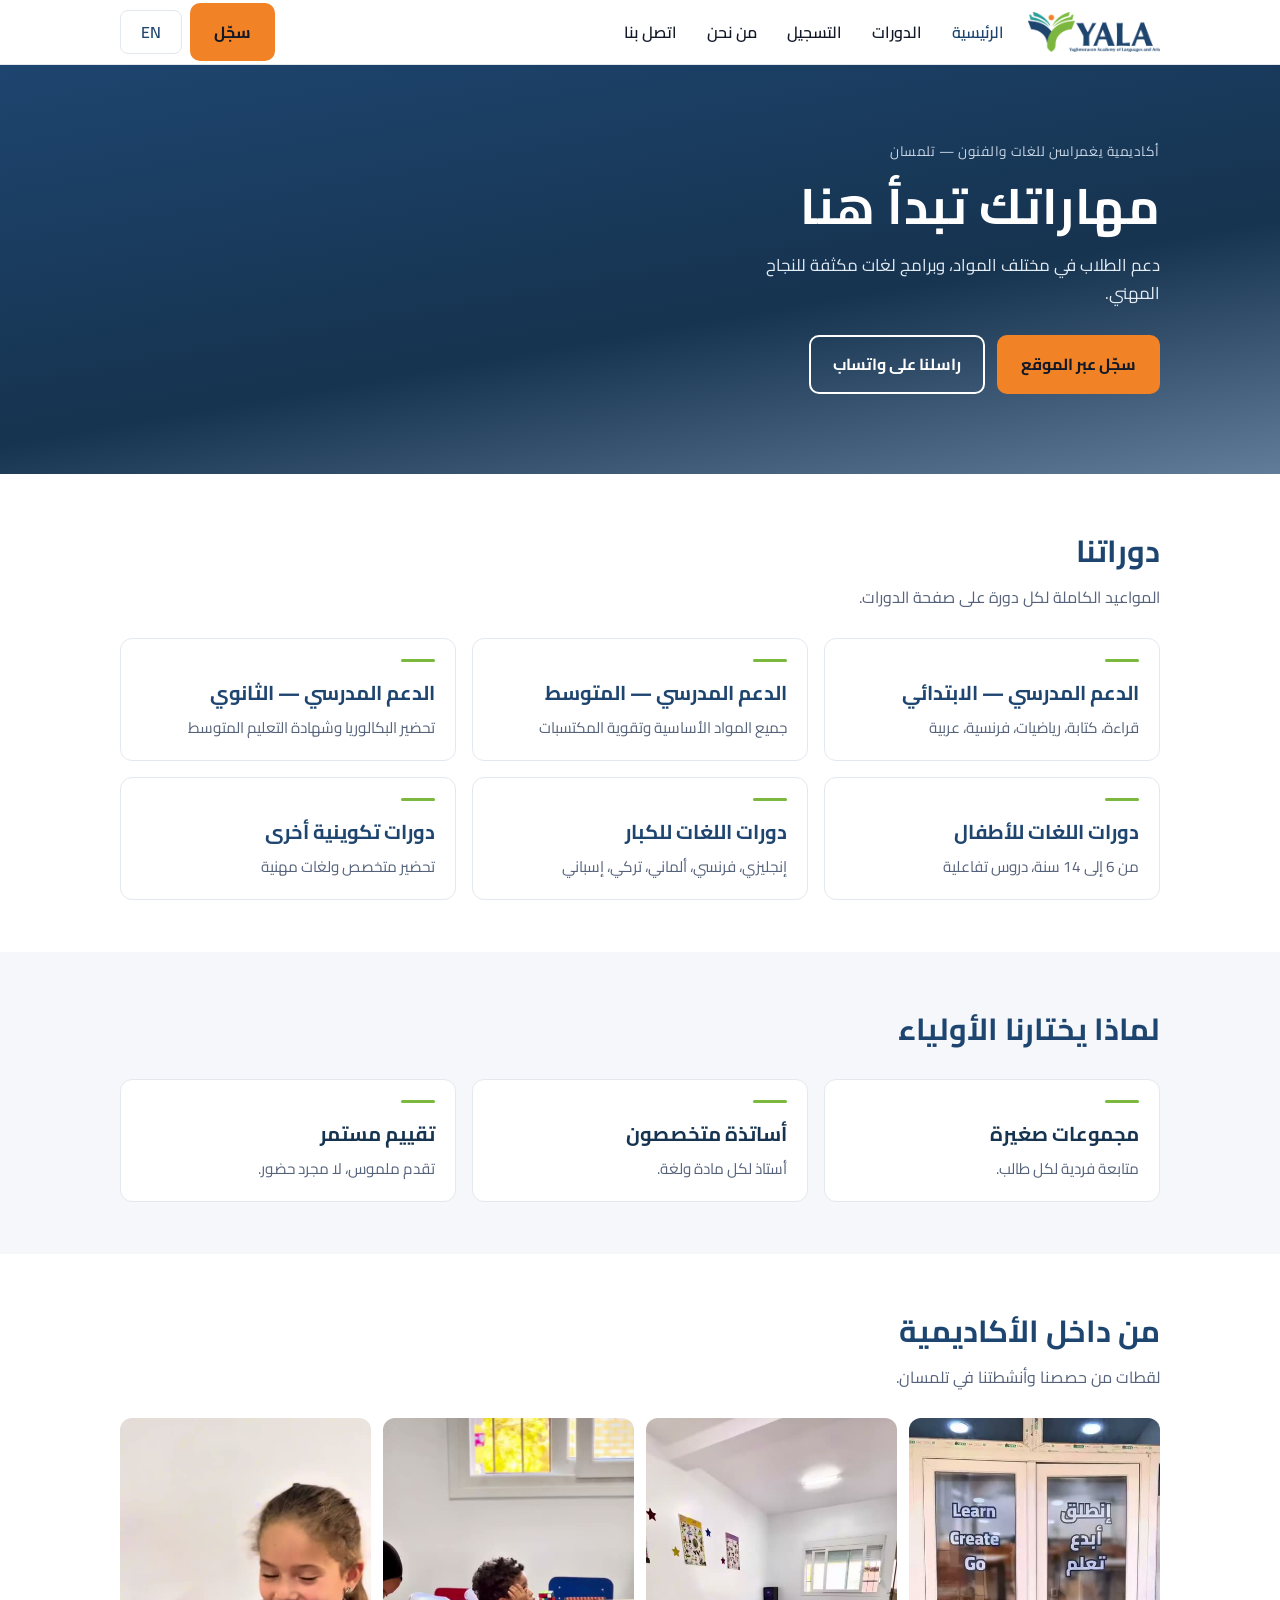
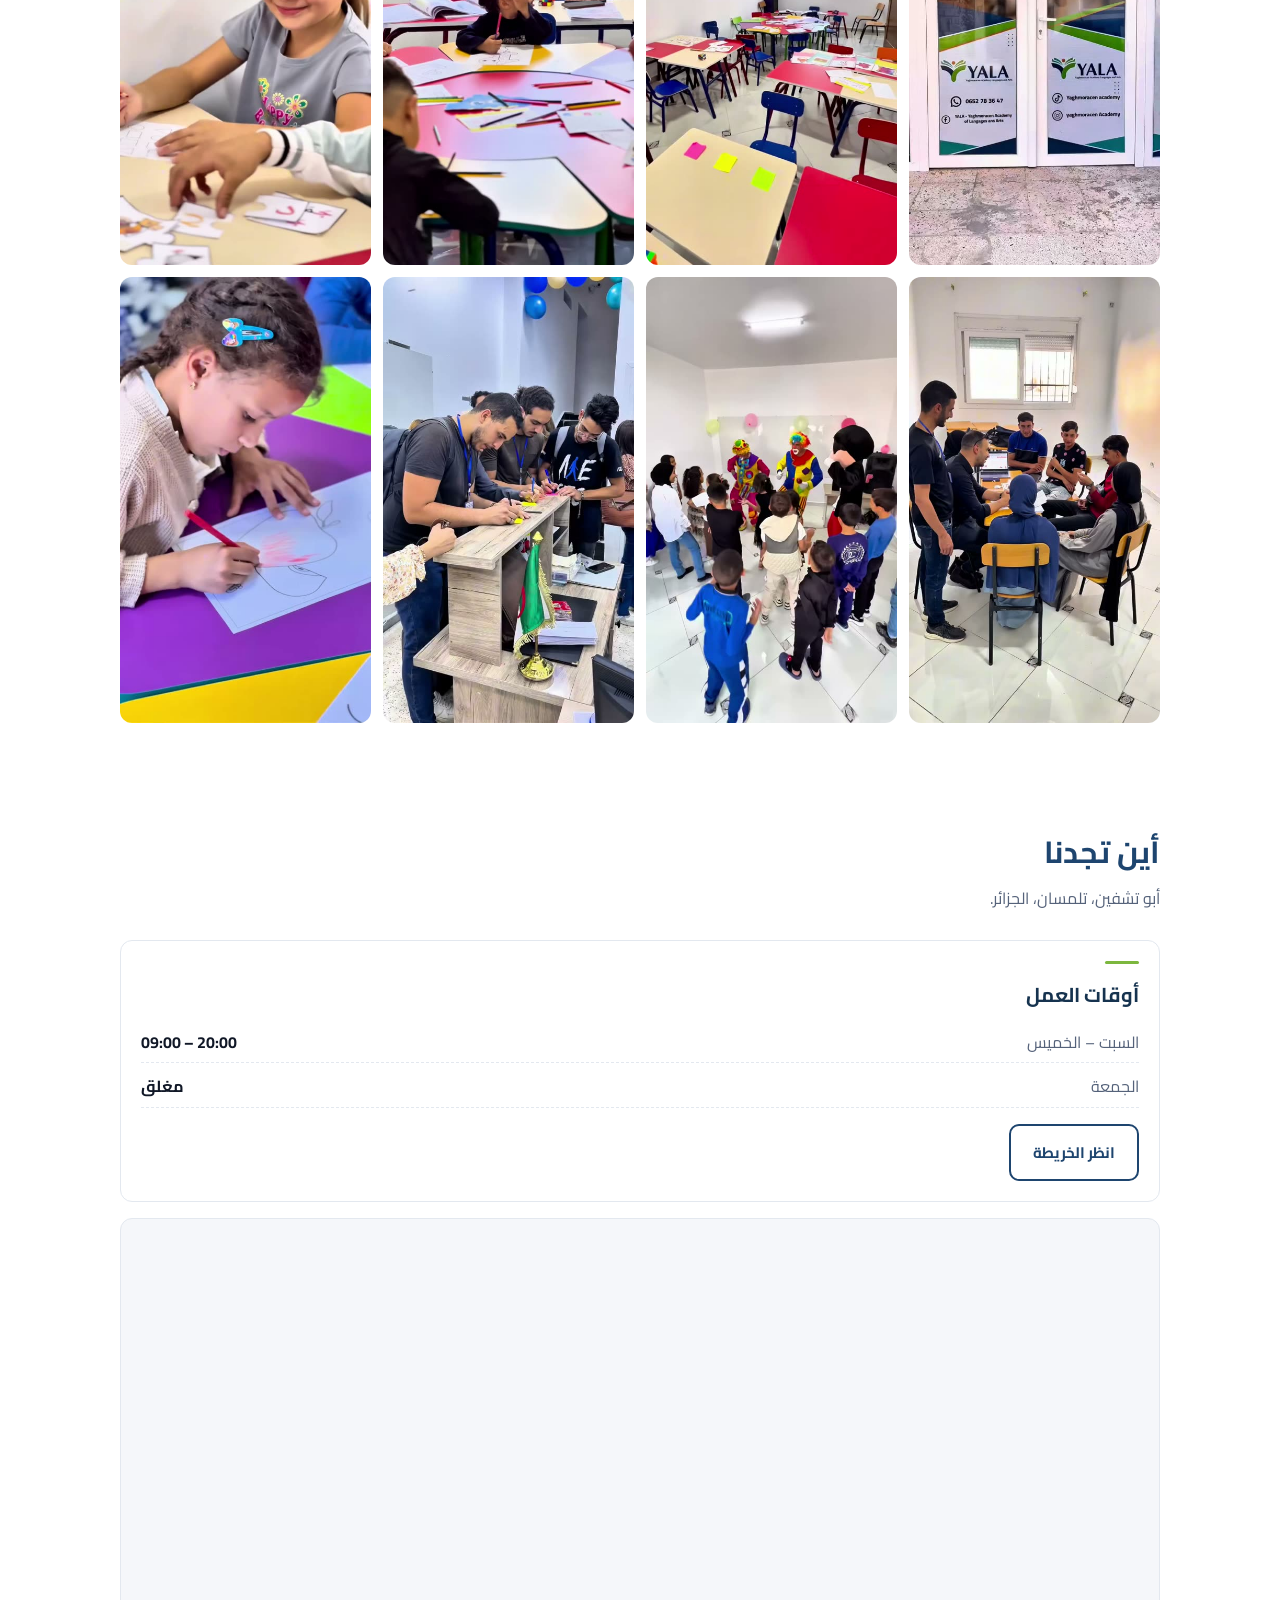
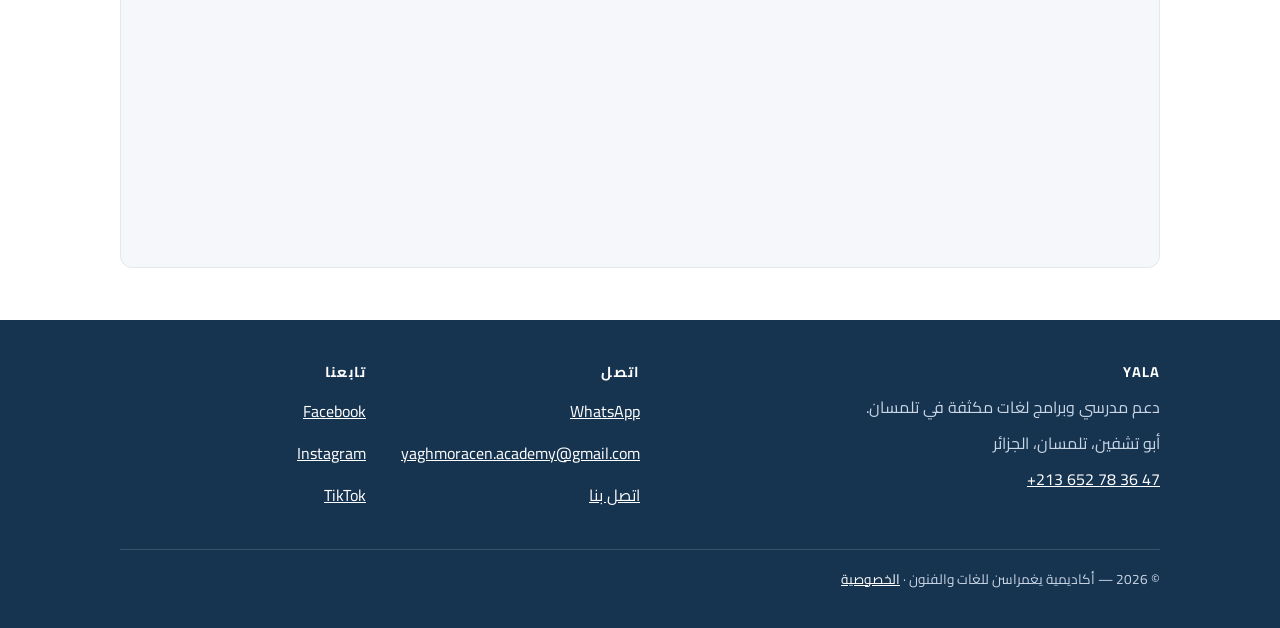
==== index.html @ 9968a9a7 "Homepage gallery: add eighth reel photo" ====
<!doctype html>
<html lang="ar" dir="rtl" data-title="home.title">
<head>
<meta charset="utf-8">
<meta name="viewport" content="width=device-width, initial-scale=1">
<title>YALA — أكاديمية يغمراسن للغات والفنون، تلمسان</title>
<meta name="description" content="دعم مدرسي في مختلف المواد وبرامج لغات مكثفة في تلمسان. أكاديمية يغمراسن للغات والفنون — مهاراتك تبدأ هنا.">
<meta property="og:title" content="YALA — Yaghmoracen Academy of Languages and Arts, Tlemcen">
<meta property="og:description" content="Academic support and intensive language programs in Tlemcen, Algeria.">
<meta property="og:type" content="website">
<meta property="og:url" content="https://yala-website.toufik-siife.workers.dev/">
<meta property="og:image" content="https://yala-website.toufik-siife.workers.dev/assets/img/og-image.png">
<meta name="twitter:card" content="summary_large_image">
<link rel="canonical" href="https://yala-website.toufik-siife.workers.dev/">
<link rel="alternate" hreflang="ar" href="https://yala-website.toufik-siife.workers.dev/">
<link rel="alternate" hreflang="en" href="https://yala-website.toufik-siife.workers.dev/?lang=en">
<link rel="alternate" hreflang="x-default" href="https://yala-website.toufik-siife.workers.dev/">
<meta name="theme-color" content="#1E456F">
<link rel="icon" href="assets/img/favicon.png">
<link rel="stylesheet" href="assets/css/style.css">
<link rel="preload" href="assets/fonts/cairo-arabic.woff2" as="font" type="font/woff2" crossorigin>
<link rel="stylesheet" href="assets/css/fonts.css">
<script type="application/ld+json">
{
  "@context": "https://schema.org",
  "@type": "LanguageSchool",
  "name": "YALA — Yaghmoracen Academy of Languages and Arts",
  "alternateName": "أكاديمية يغمراسن للغات والفنون",
  "description": "Academic support and intensive language programs in Tlemcen, Algeria.",
  "telephone": "+213652783647",
  "email": "yaghmoracen.academy@gmail.com",
  "openingHoursSpecification": {
    "@type": "OpeningHoursSpecification",
    "dayOfWeek": ["Sunday", "Monday", "Tuesday", "Wednesday", "Thursday", "Saturday"],
    "opens": "09:00",
    "closes": "20:00"
  },
  "address": {
    "@type": "PostalAddress",
    "streetAddress": "Abou Tachefine",
    "addressLocality": "Tlemcen",
    "addressCountry": "DZ"
  },
  "geo": { "@type": "GeoCoordinates", "latitude": 34.910965, "longitude": -1.318242 },
  "sameAs": [
    "https://www.facebook.com/profile.php?id=61581667646245",
    "https://www.instagram.com/yaghmoracen.academy/",
    "https://www.tiktok.com/@yaghmoracen.acade"
  ]
}
</script>
</head>
<body>
<a class="skip" href="#main">تخطَّ إلى المحتوى</a>

<header class="site-header">
  <div class="wrap">
    <a class="brand" href="index.html">
      <img src="assets/img/logo.webp" width="600" height="183" alt="YALA — أكاديمية يغمراسن للغات والفنون">
    </a>
    <nav id="site-nav" class="nav-links" aria-label="القائمة الرئيسية">
      <a href="index.html" aria-current="page" data-i18n="nav.home">الرئيسية</a>
      <a href="courses.html" data-i18n="nav.courses">الدورات</a>
      <a href="register.html" data-i18n="nav.register">التسجيل</a>
      <a href="about.html" data-i18n="nav.about">من نحن</a>
      <a href="contact.html" data-i18n="nav.contact">اتصل بنا</a>
    </nav>
    <div class="nav-actions">
      <a class="btn btn-primary nav-cta" href="register.html" data-i18n="nav.cta">سجّل</a>
      <button class="icon-btn menu-btn" data-menu-toggle aria-expanded="false" aria-controls="site-nav" data-i18n-aria="nav.menu" aria-label="القائمة">☰</button>
      <button class="icon-btn lang-btn" data-lang-toggle data-i18n="nav.switch">EN</button>
    </div>
  </div>
</header>

<main id="main">

  <section class="hero">
    <div class="wrap">
      <p class="kicker" data-i18n="home.kicker">أكاديمية يغمراسن للغات والفنون — تلمسان</p>
      <h1 data-i18n="home.h1">مهاراتك تبدأ هنا</h1>
      <p class="lead" data-i18n="home.pitch">دعم الطلاب في مختلف المواد، وبرامج لغات مكثفة للنجاح المهني.</p>
      <div class="hero-actions">
        <a class="btn btn-primary" href="register.html" data-i18n="home.cta1">سجّل عبر الموقع</a>
        <a class="btn btn-ghost" href="https://wa.me/213652783647" rel="noopener" data-i18n="home.ctaWa">راسلنا على واتساب</a>
      </div>
    </div>
  </section>

  <section class="section">
    <div class="wrap">
      <h2 data-i18n="home.catsTitle">دوراتنا</h2>
      <p class="section-note" data-i18n="home.catsNote">المواعيد الكاملة لكل دورة على صفحة الدورات.</p>
      <div class="grid cols-3">
        <a class="card" href="courses.html">
          <h3 data-i18n="cat1">الدعم المدرسي — الابتدائي</h3>
          <p data-i18n="cat1d">قراءة، كتابة، رياضيات، فرنسية، عربية</p>
        </a>
        <a class="card" href="courses.html">
          <h3 data-i18n="cat2">الدعم المدرسي — المتوسط</h3>
          <p data-i18n="cat2d">جميع المواد الأساسية وتقوية المكتسبات</p>
        </a>
        <a class="card" href="courses.html">
          <h3 data-i18n="cat3">الدعم المدرسي — الثانوي</h3>
          <p data-i18n="cat3d">تحضير البكالوريا وشهادة التعليم المتوسط</p>
        </a>
        <a class="card" href="courses.html">
          <h3 data-i18n="cat4">دورات اللغات للأطفال</h3>
          <p data-i18n="cat4d">من 6 إلى 14 سنة، دروس تفاعلية</p>
        </a>
        <a class="card" href="courses.html">
          <h3 data-i18n="cat5">دورات اللغات للكبار</h3>
          <p data-i18n="cat5d">إنجليزي، فرنسي، ألماني، تركي، إسباني</p>
        </a>
        <a class="card" href="courses.html">
          <h3 data-i18n="cat6">دورات تكوينية أخرى</h3>
          <p data-i18n="cat6d">تحضير متخصص ولغات مهنية</p>
        </a>
      </div>
    </div>
  </section>

  <section class="section section-soft">
    <div class="wrap">
      <h2 data-i18n="home.whyTitle">لماذا يختارنا الأولياء</h2>
      <div class="grid cols-3" style="margin-block-start:24px">
        <article class="card">
          <h3 data-i18n="why1t">مجموعات صغيرة</h3>
          <p data-i18n="why1d">متابعة فردية لكل طالب.</p>
        </article>
        <article class="card">
          <h3 data-i18n="why2t">أساتذة متخصصون</h3>
          <p data-i18n="why2d">أستاذ لكل مادة ولغة.</p>
        </article>
        <article class="card">
          <h3 data-i18n="why3t">تقييم مستمر</h3>
          <p data-i18n="why3d">تقدم ملموس، لا مجرد حضور.</p>
        </article>
      </div>
    </div>
  </section>

  <section class="section">
    <div class="wrap">
      <h2 data-i18n="home.galleryTitle">من داخل الأكاديمية</h2>
      <p class="section-note" data-i18n="home.galleryNote">لقطات من حصصنا وأنشطتنا في تلمسان.</p>
      <div class="gallery">
        <img src="assets/img/gallery/stage-1.jpg" width="480" height="854" loading="lazy" decoding="async" data-i18n-alt="photo.1" alt="من حصص أكاديمية يغمراسن — لقطة 1">
        <img src="assets/img/gallery/stage-2.jpg" width="480" height="854" loading="lazy" decoding="async" data-i18n-alt="photo.2" alt="من حصص أكاديمية يغمراسن — لقطة 2">
        <img src="assets/img/gallery/stage-3.jpg" width="480" height="854" loading="lazy" decoding="async" data-i18n-alt="photo.3" alt="من حصص أكاديمية يغمراسن — لقطة 3">
        <img src="assets/img/gallery/stage-4.jpg" width="480" height="854" loading="lazy" decoding="async" data-i18n-alt="photo.4" alt="من حصص أكاديمية يغمراسن — لقطة 4">
        <img src="assets/img/gallery/stage-5.jpg" width="480" height="854" loading="lazy" decoding="async" data-i18n-alt="photo.5" alt="من حصص أكاديمية يغمراسن — لقطة 5">
        <img src="assets/img/gallery/stage-6.jpg" width="480" height="854" loading="lazy" decoding="async" data-i18n-alt="photo.6" alt="من حصص أكاديمية يغمراسن — لقطة 6">
        <img src="assets/img/gallery/stage-7.jpg" width="480" height="854" loading="lazy" decoding="async" data-i18n-alt="photo.7" alt="من حصص أكاديمية يغمراسن — لقطة 7">
        <img src="assets/img/gallery/stage-8.jpg" width="480" height="854" loading="lazy" decoding="async" data-i18n-alt="photo.8" alt="من حصص أكاديمية يغمراسن — لقطة 8">
      </div>
    </div>
  </section>

  <section class="section">
    <div class="wrap">
      <h2 data-i18n="home.locTitle">أين تجدنا</h2>
      <p class="section-note" data-i18n="home.locText">أبو تشفين، تلمسان، الجزائر.</p>
      <div class="grid cols-2" style="margin-block-start:24px">
        <div class="card">
          <h3 data-i18n="contact.hoursTitle">أوقات العمل</h3>
          <dl class="hours" style="margin-block-start:12px">
            <div><dt data-i18n="hours.days">السبت – الخميس</dt><dd dir="ltr">09:00 – 20:00</dd></div>
            <div><dt data-i18n="hours.friday">الجمعة</dt><dd data-i18n="hours.closed">مغلق</dd></div>
          </dl>
          <p style="margin-block-start:16px">
            <a class="btn btn-outline" href="contact.html" data-i18n="home.locCta">انظر الخريطة</a>
          </p>
        </div>
        <div class="map-frame">
          <iframe
            src="https://www.google.com/maps?q=34.910965,-1.318242&z=16&output=embed"
            title="خريطة أبو تشفين، تلمسان"
            loading="lazy"
            referrerpolicy="no-referrer-when-downgrade"></iframe>
        </div>
      </div>
    </div>
  </section>

</main>

<footer class="site-footer">
  <div class="wrap">
    <div class="cols">
      <div>
        <h3>YALA</h3>
        <p data-i18n="footer.tag">دعم مدرسي وبرامج لغات مكثفة في تلمسان.</p>
        <p data-i18n="footer.address">أبو تشفين، تلمسان، الجزائر</p>
        <p><a href="tel:+213652783647" dir="ltr">+213 652 78 36 47</a></p>
      </div>
      <div>
        <h3 data-i18n="footer.contact">اتصل</h3>
        <ul>
          <li><a href="https://wa.me/213652783647" rel="noopener">WhatsApp</a></li>
          <li><a href="mailto:yaghmoracen.academy@gmail.com" dir="ltr">yaghmoracen.academy@gmail.com</a></li>
          <li><a href="contact.html" data-i18n="nav.contact">اتصل بنا</a></li>
        </ul>
      </div>
      <div>
        <h3 data-i18n="footer.follow">تابعنا</h3>
        <ul>
          <li><a href="https://www.facebook.com/profile.php?id=61581667646245" target="_blank" rel="noopener">Facebook</a></li>
          <li><a href="https://www.instagram.com/yaghmoracen.academy/" target="_blank" rel="noopener">Instagram</a></li>
          <li><a href="https://www.tiktok.com/@yaghmoracen.acade" target="_blank" rel="noopener">TikTok</a></li>
        </ul>
      </div>
    </div>
    <p class="legal">© <span id="year">2026</span> — <span data-i18n="footer.rights">أكاديمية يغمراسن للغات والفنون</span> · <a href="privacy.html" data-i18n="footer.privacy">الخصوصية</a></p>
  </div>
</footer>

<script src="assets/locales.js"></script>
<script src="assets/app.js"></script>
</body>
</html>
---- assets/css/style.css ----
/* YALA — one stylesheet, mobile first, logical properties so RTL needs no extra rules. */

:root {
  --navy: #1E456F;
  --navy-dark: #16334F;
  --green: #7CB73E;
  --teal: #2D9D97;
  --orange: #F18225;
  --ink: #111827;
  --muted: #55627A;
  --line: #E3E8EF;
  --bg: #FFFFFF;
  --bg-soft: #F5F7FA;
  --radius: 12px;
  --wrap: 1080px;
}

* { box-sizing: border-box; }

html { -webkit-text-size-adjust: 100%; }

body {
  margin: 0;
  background: var(--bg);
  color: var(--ink);
  font: 16px/1.65 "Cairo", system-ui, "Segoe UI", Tahoma, Arial, sans-serif;
}

img { max-width: 100%; height: auto; display: block; }

a { color: var(--navy); }

:focus-visible { outline: 3px solid var(--orange); outline-offset: 2px; }

.wrap { width: 100%; max-width: var(--wrap); margin-inline: auto; padding-inline: 20px; }

.skip {
  position: absolute; inset-inline-start: -9999px; top: 0;
  background: var(--navy); color: #fff; padding: 10px 16px; z-index: 100;
}
.skip:focus { inset-inline-start: 0; }

/* ---------- header ---------- */
.site-header {
  position: sticky; top: 0; z-index: 20;
  background: #fff; border-block-end: 1px solid var(--line);
}
.site-header .wrap {
  display: flex; align-items: center; gap: 12px;
  min-height: 64px;
}
.brand { display: flex; align-items: center; gap: 10px; text-decoration: none; }
.brand img { width: 132px; }

.nav-links {
  display: none;
  position: absolute; inset-inline: 0; top: 100%;
  background: #fff; border-block-end: 1px solid var(--line);
  padding: 8px 20px 16px;
  flex-direction: column;
}
.nav-links.open { display: flex; }
.nav-links a {
  display: flex; align-items: center; min-height: 48px;
  padding: 0 4px; text-decoration: none; color: var(--ink);
  font-weight: 600; border-block-end: 1px solid var(--line);
}
.nav-links a[aria-current="page"] { color: var(--navy); }

.nav-actions { margin-inline-start: auto; display: flex; align-items: center; gap: 8px; }
.nav-cta { display: none; padding: 9px 16px; border-radius: 8px; font-size: .95rem; }
@media (min-width: 760px) { .nav-cta { display: inline-flex; } }

.icon-btn {
  appearance: none; background: none; border: 1px solid var(--line);
  border-radius: 8px; padding: 8px 12px; cursor: pointer;
  font: inherit; font-weight: 600; color: var(--navy);
}
.icon-btn:hover { background: var(--bg-soft); }

.lang-btn { min-width: 62px; }

@media (min-width: 760px) {
  .nav-links {
    display: flex; position: static; flex-direction: row; gap: 6px;
    border: 0; padding: 0; background: none;
  }
  .nav-links a { border: 0; padding: 8px 12px; }
  .menu-btn { display: none; }
}

/* ---------- buttons ---------- */
.btn {
  display: inline-flex; align-items: center; justify-content: center; gap: 8px;
  padding: 14px 22px; border-radius: 10px;
  font: inherit; font-weight: 700; text-decoration: none; border: 2px solid transparent;
  transition: filter .15s ease;
}
.btn:hover { filter: brightness(1.06); }
/* Ink text on brand orange: white would be 2.6:1, unreadable on a phone in daylight. */
.btn-primary { background: var(--orange); color: var(--ink); }
.btn-ghost { border-color: currentColor; color: #fff; }
.btn-outline { border-color: var(--navy); color: var(--navy); }
.btn-wa { background: #25D366; color: #08331C; }

/* ---------- hero ---------- */
.hero {
  background: linear-gradient(170deg, var(--navy) 0%, #16334F 60%, rgba(30,69,111,.7) 100%);
  color: #fff;
  padding-block: 72px 80px;
  overflow: hidden;
  position: relative;
}
.hero .wrap { position: relative; z-index: 2; }
.hero .kicker {
  display: inline-block; margin: 0 0 14px;
  font-size: .85rem; letter-spacing: .04em;
  color: #C9D6E6;
}
.hero h1 {
  margin: 0 0 16px;
  font-size: clamp(2rem, 7vw, 3.1rem);
  line-height: 1.2;
  letter-spacing: .01em;
}
.hero p.lead {
  margin: 0 0 28px; max-width: 44ch;
  font-size: 1.05rem; color: #E4ECF5;
}
.hero-actions { display: flex; flex-wrap: wrap; gap: 12px; }

/* ---------- hero animation (single orchestrated reveal) ---------- */
.hero .kicker,
.hero h1,
.hero p.lead,
.hero .hero-actions {
  animation: hero-reveal 1s ease-out both;
  animation-delay: .15s;
  opacity: 0;
}
.hero h1 { animation-delay: .35s; }
.hero p.lead { animation-delay: .55s; }
.hero .hero-actions { animation-delay: .75s; }
@keyframes hero-reveal {
  from { opacity: 0; transform: translateY(18px); }
  to   { opacity: 1; transform: translateY(0); }
}
@media (prefers-reduced-motion: reduce) {
  .hero .kicker, .hero h1, .hero p.lead, .hero .hero-actions {
    animation: none; opacity: 1; transform: none;
  }
}

/* ---------- sections ---------- */
.section { padding-block: 52px; }
.section-soft { background: var(--bg-soft); }
.section h2 {
  margin: 0 0 8px;
  font-size: clamp(1.4rem, 4.5vw, 1.9rem);
  color: var(--navy);
}
.section .section-note { margin: 0 0 28px; color: var(--muted); }

.grid { display: grid; gap: 16px; grid-template-columns: 1fr; }
@media (min-width: 620px) and (max-width: 899px) {
  .grid.cols-2, .grid.cols-3 { grid-template-columns: repeat(2, 1fr); }
  /* Odd number of cards: centre the lone last card instead of stretching it. */
  .grid.cols-3 > :last-child:nth-child(odd) {
    grid-column: 1 / -1; max-width: calc(50% - 8px); justify-self: center;
  }
}
@media (min-width: 900px) { .grid.cols-3 { grid-template-columns: repeat(3, 1fr); } }

.card {
  background: #fff; border: 1px solid var(--line);
  border-radius: var(--radius); padding: 20px;
  transition: transform .2s ease, box-shadow .2s ease;
  display: flex; flex-direction: column;
}
/* One accent rule for every card, so no grid looks different from the next. */
.card::before {
  content: ""; display: block; width: 34px; height: 3px;
  border-radius: 2px; background: var(--green); margin-block-end: 14px;
}
.card:hover { transform: translateY(-4px); box-shadow: 0 12px 24px rgba(30,69,111,.08); }
.card h3 { margin: 0 0 6px; font-size: 1.25rem; color: var(--navy-dark); }
.card p { margin: 0; color: var(--muted); font-size: .95rem; }

a.card { text-decoration: none; color: inherit; }
a.card:hover { border-color: var(--navy); }
a.card h3 { color: var(--navy); }

/* ---------- prose ---------- */
.prose { max-width: 68ch; }
.prose p { margin: 0 0 16px; }
.prose h2 { margin: 28px 0 10px; font-size: clamp(1.3rem, 3vw, 1.5rem); color: var(--navy); }
.prose ul { margin: 0 0 16px; padding-inline-start: 20px; }
.prose li { margin: 0 0 6px; }

/* ---------- photo gallery ---------- */
.gallery {
  display: grid; gap: 12px; margin-block-start: 24px;
  grid-template-columns: repeat(auto-fit, minmax(150px, 1fr));
}
.gallery img {
  display: block; width: 100%; height: auto;
  border-radius: var(--radius); background: var(--bg-soft);
}
@media (min-width: 900px) { .gallery { grid-template-columns: repeat(4, 1fr); } }

/* ---------- loading skeleton (courses) ---------- */
.skeleton {
  border: 1px solid var(--line); border-radius: var(--radius);
  padding: 20px; margin-block-end: 16px;
}
.skeleton span {
  display: block; height: 14px; border-radius: 6px;
  background: var(--bg-soft); margin-block-end: 10px;
}
.skeleton span:nth-child(1) { width: 38%; height: 18px; }
.skeleton span:nth-child(2) { width: 85%; }
.skeleton span:nth-child(3) { width: 60%; margin-block-end: 0; }

/* ---------- numbered steps ---------- */
.steps { display: grid; gap: 16px; margin-block-start: 20px; counter-reset: step; }
@media (min-width: 700px) { .steps { grid-template-columns: repeat(3, 1fr); } }
.step { background: var(--bg-soft); border-radius: var(--radius); padding: 18px; }
.step::before {
  counter-increment: step; content: counter(step);
  display: grid; place-items: center; width: 30px; height: 30px;
  border-radius: 50%; background: var(--navy); color: #fff;
  font-weight: 700; margin-block-end: 12px;
}
.step h3 { margin: 0 0 4px; font-size: 1.05rem; color: var(--navy-dark); }
.step p { margin: 0; color: var(--muted); font-size: .95rem; }

/* ---------- contact ---------- */
.contact-actions { display: flex; flex-wrap: wrap; gap: 12px; margin-block: 24px 8px; }

.map-frame {
  width: 100%; aspect-ratio: 16 / 10; border: 1px solid var(--line);
  border-radius: var(--radius); overflow: hidden; background: var(--bg-soft);
}
.map-frame iframe { width: 100%; height: 100%; border: 0; display: block; }

/* ---------- hours ---------- */
.hours { margin: 0; display: grid; gap: 10px; }
.hours > div {
  display: flex; justify-content: space-between; gap: 12px;
  padding-block-end: 7px; border-block-end: 1px dashed var(--line);
}
.hours dt { color: var(--muted); }
.hours dd { margin: 0; font-weight: 700; color: var(--ink); }

/* ---------- forms ---------- */
.field { margin-block-end: 18px; }
.field label { display: block; font-weight: 600; margin-block-end: 6px; }
.field .hint { display: block; font-weight: 400; color: var(--muted); font-size: .85rem; }
.field input, .field select, .field textarea {
  width: 100%; padding: 12px; font: inherit; color: var(--ink);
  background: #fff; border: 1px solid #C7D0DC; border-radius: 8px;
}
.field input:focus, .field select:focus, .field textarea:focus {
  border-color: var(--navy); outline: 3px solid rgba(30,69,111,.15); outline-offset: 1px;
}
.field textarea { min-height: 88px; resize: vertical; }
.field-row { display: grid; gap: 0 16px; grid-template-columns: 1fr; }
@media (min-width: 620px) { .field-row.cols-2 { grid-template-columns: 1fr 1fr; } }

.fieldset { border: 1px solid var(--line); border-radius: var(--radius); padding: 16px; margin-block-end: 18px; }
.fieldset legend { font-size: 1.1rem; font-weight: 700; color: var(--navy-dark); padding-inline: 8px; margin-block-end: 6px; }
.choice { display: flex; align-items: flex-start; gap: 10px; padding-block: 7px; }
.choice input { width: 20px; height: 20px; margin: 2px 0 0; flex: none; accent-color: var(--navy); }
.choice label { font-weight: 400; }
.course-group { margin-block-start: 8px; }
.course-group h2 { font-size: 1.2rem; font-weight: 700; color: var(--navy-dark); margin: 18px 0 6px; }
.course-group h3 { font-size: 1.1rem; font-weight: 600; color: var(--navy); margin: 14px 0 4px; }
.course-group h4 { font-size: 1rem; font-weight: 600; color: var(--muted); margin: 10px 0 4px 14px; }

.form-error {
  border-inline-start: 4px solid #B42318; background: #FEF3F2; color: #7A271A;
  padding: 12px 14px; border-radius: 8px; margin-block-end: 20px;
}
.field.invalid input, .field.invalid select, .field.invalid textarea { border-color: #B42318; }
.field .field-error { color: #B42318; font-size: .85rem; margin: 6px 0 0; }

.hp { position: absolute; inset-inline-start: -9999px; width: 1px; height: 1px; overflow: hidden; }
[hidden] { display: none !important; }

.success-box { border: 1px solid var(--line); border-radius: var(--radius); padding: 28px; background: var(--bg-soft); }
.success-box h2 { margin-block-start: 0; color: var(--navy); }
.success-box .id { font-weight: 700; font-size: 1.2rem; color: var(--navy); }

/* ---------- footer ---------- */
.site-footer {
  background: var(--navy-dark); color: #C9D6E6;
  padding-block: 40px 28px; margin-block-start: 0;
}
.site-footer a { color: #fff; overflow-wrap: anywhere; }
.site-footer .cols { display: grid; gap: 28px; }
@media (min-width: 760px) { .site-footer .cols { grid-template-columns: 2fr 1fr 1fr; } }
.site-footer h3 { margin: 0 0 10px; font-size: .9rem; text-transform: uppercase; letter-spacing: .08em; color: #fff; }
.site-footer p { margin: 0 0 10px; }
.site-footer ul { list-style: none; margin: 0; padding: 0; }
.site-footer li { margin-block-end: 8px; }
.site-footer li a { display: inline-block; padding-block: 4px; }
.site-footer .legal {
  margin-block-start: 28px; padding-block-start: 18px;
  border-block-start: 1px solid rgba(255,255,255,.15);
  font-size: .85rem;
}

/* ---------- 404 ---------- */
.notfound { padding-block: 80px; text-align: center; }
---- assets/css/fonts.css ----
﻿/* Cairo, self-hosted from Google Fonts (OFL). One variable file per subset. */
/* arabic */
@font-face {
  font-family: 'Cairo'; font-style: normal;
  font-style: normal;
  font-weight: 400;
  font-display: swap;
  src: url(../fonts/cairo-arabic.woff2) format('woff2');
  unicode-range: U+0600-06FF, U+0750-077F, U+0870-0891, U+0897-08E1, U+08E3-08FF, U+200C-200E, U+2010-2011, U+204F, U+2E41, U+FB50-FDFF, U+FE70-FE74, U+FE76-FEFC, U+102E0-102FB, U+10E60-10E7E, U+10EC2-10EC7, U+10EC9-10EEE, U+10EF0-10EFF, U+1EE00-1EE03, U+1EE05-1EE1F, U+1EE21-1EE22, U+1EE24, U+1EE27, U+1EE29-1EE32, U+1EE34-1EE37, U+1EE39, U+1EE3B, U+1EE42, U+1EE47, U+1EE49, U+1EE4B, U+1EE4D-1EE4F, U+1EE51-1EE52, U+1EE54, U+1EE57, U+1EE59, U+1EE5B, U+1EE5D, U+1EE5F, U+1EE61-1EE62, U+1EE64, U+1EE67-1EE6A, U+1EE6C-1EE72, U+1EE74-1EE77, U+1EE79-1EE7C, U+1EE7E, U+1EE80-1EE89, U+1EE8B-1EE9B, U+1EEA1-1EEA3, U+1EEA5-1EEA9, U+1EEAB-1EEBB, U+1EEF0-1EEF1;
}
/* latin-ext */
@font-face {
  font-family: 'Cairo'; font-style: normal;
  font-style: normal;
  font-weight: 400;
  font-display: swap;
  src: url(../fonts/cairo-latin-ext.woff2) format('woff2');
  unicode-range: U+0100-02BA, U+02BD-02C5, U+02C7-02CC, U+02CE-02D7, U+02DD-02FF, U+0304, U+0308, U+0329, U+1D00-1DBF, U+1E00-1E9F, U+1EF2-1EFF, U+2020, U+20A0-20AB, U+20AD-20C4, U+2113, U+2C60-2C7F, U+A720-A7FF;
}
/* latin */
@font-face {
  font-family: 'Cairo'; font-style: normal;
  font-style: normal;
  font-weight: 400;
  font-display: swap;
  src: url(../fonts/cairo-latin.woff2) format('woff2');
  unicode-range: U+0000-00FF, U+0131, U+0152-0153, U+02BB-02BC, U+02C6, U+02DA, U+02DC, U+0304, U+0308, U+0329, U+2000-206F, U+20AC, U+2122, U+2191, U+2193, U+2212, U+2215, U+FEFF, U+FFFD;
}
/* arabic */
@font-face {
  font-family: 'Cairo'; font-style: normal;
  font-style: normal;
  font-weight: 600;
  font-display: swap;
  src: url(../fonts/cairo-arabic.woff2) format('woff2');
  unicode-range: U+0600-06FF, U+0750-077F, U+0870-0891, U+0897-08E1, U+08E3-08FF, U+200C-200E, U+2010-2011, U+204F, U+2E41, U+FB50-FDFF, U+FE70-FE74, U+FE76-FEFC, U+102E0-102FB, U+10E60-10E7E, U+10EC2-10EC7, U+10EC9-10EEE, U+10EF0-10EFF, U+1EE00-1EE03, U+1EE05-1EE1F, U+1EE21-1EE22, U+1EE24, U+1EE27, U+1EE29-1EE32, U+1EE34-1EE37, U+1EE39, U+1EE3B, U+1EE42, U+1EE47, U+1EE49, U+1EE4B, U+1EE4D-1EE4F, U+1EE51-1EE52, U+1EE54, U+1EE57, U+1EE59, U+1EE5B, U+1EE5D, U+1EE5F, U+1EE61-1EE62, U+1EE64, U+1EE67-1EE6A, U+1EE6C-1EE72, U+1EE74-1EE77, U+1EE79-1EE7C, U+1EE7E, U+1EE80-1EE89, U+1EE8B-1EE9B, U+1EEA1-1EEA3, U+1EEA5-1EEA9, U+1EEAB-1EEBB, U+1EEF0-1EEF1;
}
/* latin-ext */
@font-face {
  font-family: 'Cairo'; font-style: normal;
  font-style: normal;
  font-weight: 600;
  font-display: swap;
  src: url(../fonts/cairo-latin-ext.woff2) format('woff2');
  unicode-range: U+0100-02BA, U+02BD-02C5, U+02C7-02CC, U+02CE-02D7, U+02DD-02FF, U+0304, U+0308, U+0329, U+1D00-1DBF, U+1E00-1E9F, U+1EF2-1EFF, U+2020, U+20A0-20AB, U+20AD-20C4, U+2113, U+2C60-2C7F, U+A720-A7FF;
}
/* latin */
@font-face {
  font-family: 'Cairo'; font-style: normal;
  font-style: normal;
  font-weight: 600;
  font-display: swap;
  src: url(../fonts/cairo-latin.woff2) format('woff2');
  unicode-range: U+0000-00FF, U+0131, U+0152-0153, U+02BB-02BC, U+02C6, U+02DA, U+02DC, U+0304, U+0308, U+0329, U+2000-206F, U+20AC, U+2122, U+2191, U+2193, U+2212, U+2215, U+FEFF, U+FFFD;
}
/* arabic */
@font-face {
  font-family: 'Cairo'; font-style: normal;
  font-style: normal;
  font-weight: 700;
  font-display: swap;
  src: url(../fonts/cairo-arabic.woff2) format('woff2');
  unicode-range: U+0600-06FF, U+0750-077F, U+0870-0891, U+0897-08E1, U+08E3-08FF, U+200C-200E, U+2010-2011, U+204F, U+2E41, U+FB50-FDFF, U+FE70-FE74, U+FE76-FEFC, U+102E0-102FB, U+10E60-10E7E, U+10EC2-10EC7, U+10EC9-10EEE, U+10EF0-10EFF, U+1EE00-1EE03, U+1EE05-1EE1F, U+1EE21-1EE22, U+1EE24, U+1EE27, U+1EE29-1EE32, U+1EE34-1EE37, U+1EE39, U+1EE3B, U+1EE42, U+1EE47, U+1EE49, U+1EE4B, U+1EE4D-1EE4F, U+1EE51-1EE52, U+1EE54, U+1EE57, U+1EE59, U+1EE5B, U+1EE5D, U+1EE5F, U+1EE61-1EE62, U+1EE64, U+1EE67-1EE6A, U+1EE6C-1EE72, U+1EE74-1EE77, U+1EE79-1EE7C, U+1EE7E, U+1EE80-1EE89, U+1EE8B-1EE9B, U+1EEA1-1EEA3, U+1EEA5-1EEA9, U+1EEAB-1EEBB, U+1EEF0-1EEF1;
}
/* latin-ext */
@font-face {
  font-family: 'Cairo'; font-style: normal;
  font-style: normal;
  font-weight: 700;
  font-display: swap;
  src: url(../fonts/cairo-latin-ext.woff2) format('woff2');
  unicode-range: U+0100-02BA, U+02BD-02C5, U+02C7-02CC, U+02CE-02D7, U+02DD-02FF, U+0304, U+0308, U+0329, U+1D00-1DBF, U+1E00-1E9F, U+1EF2-1EFF, U+2020, U+20A0-20AB, U+20AD-20C4, U+2113, U+2C60-2C7F, U+A720-A7FF;
}
/* latin */
@font-face {
  font-family: 'Cairo'; font-style: normal;
  font-style: normal;
  font-weight: 700;
  font-display: swap;
  src: url(../fonts/cairo-latin.woff2) format('woff2');
  unicode-range: U+0000-00FF, U+0131, U+0152-0153, U+02BB-02BC, U+02C6, U+02DA, U+02DC, U+0304, U+0308, U+0329, U+2000-206F, U+20AC, U+2122, U+2191, U+2193, U+2212, U+2215, U+FEFF, U+FFFD;
}
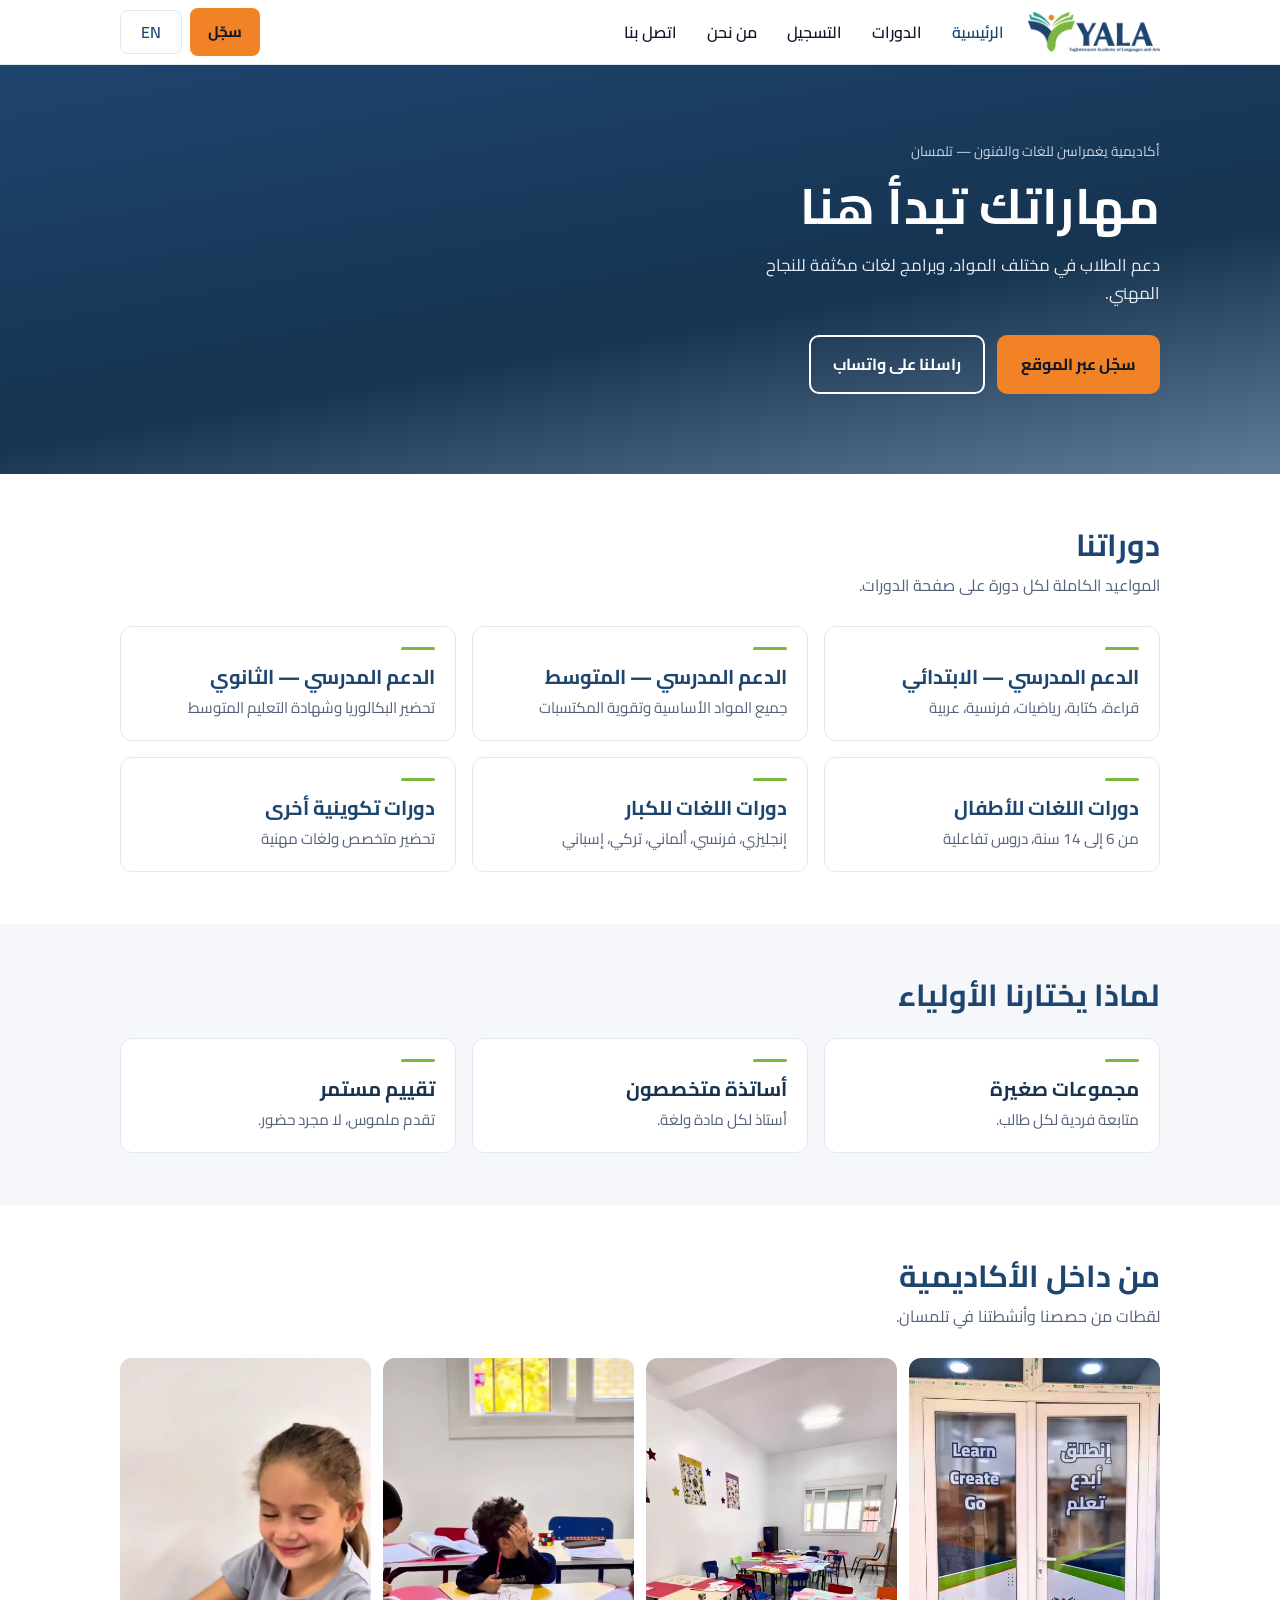
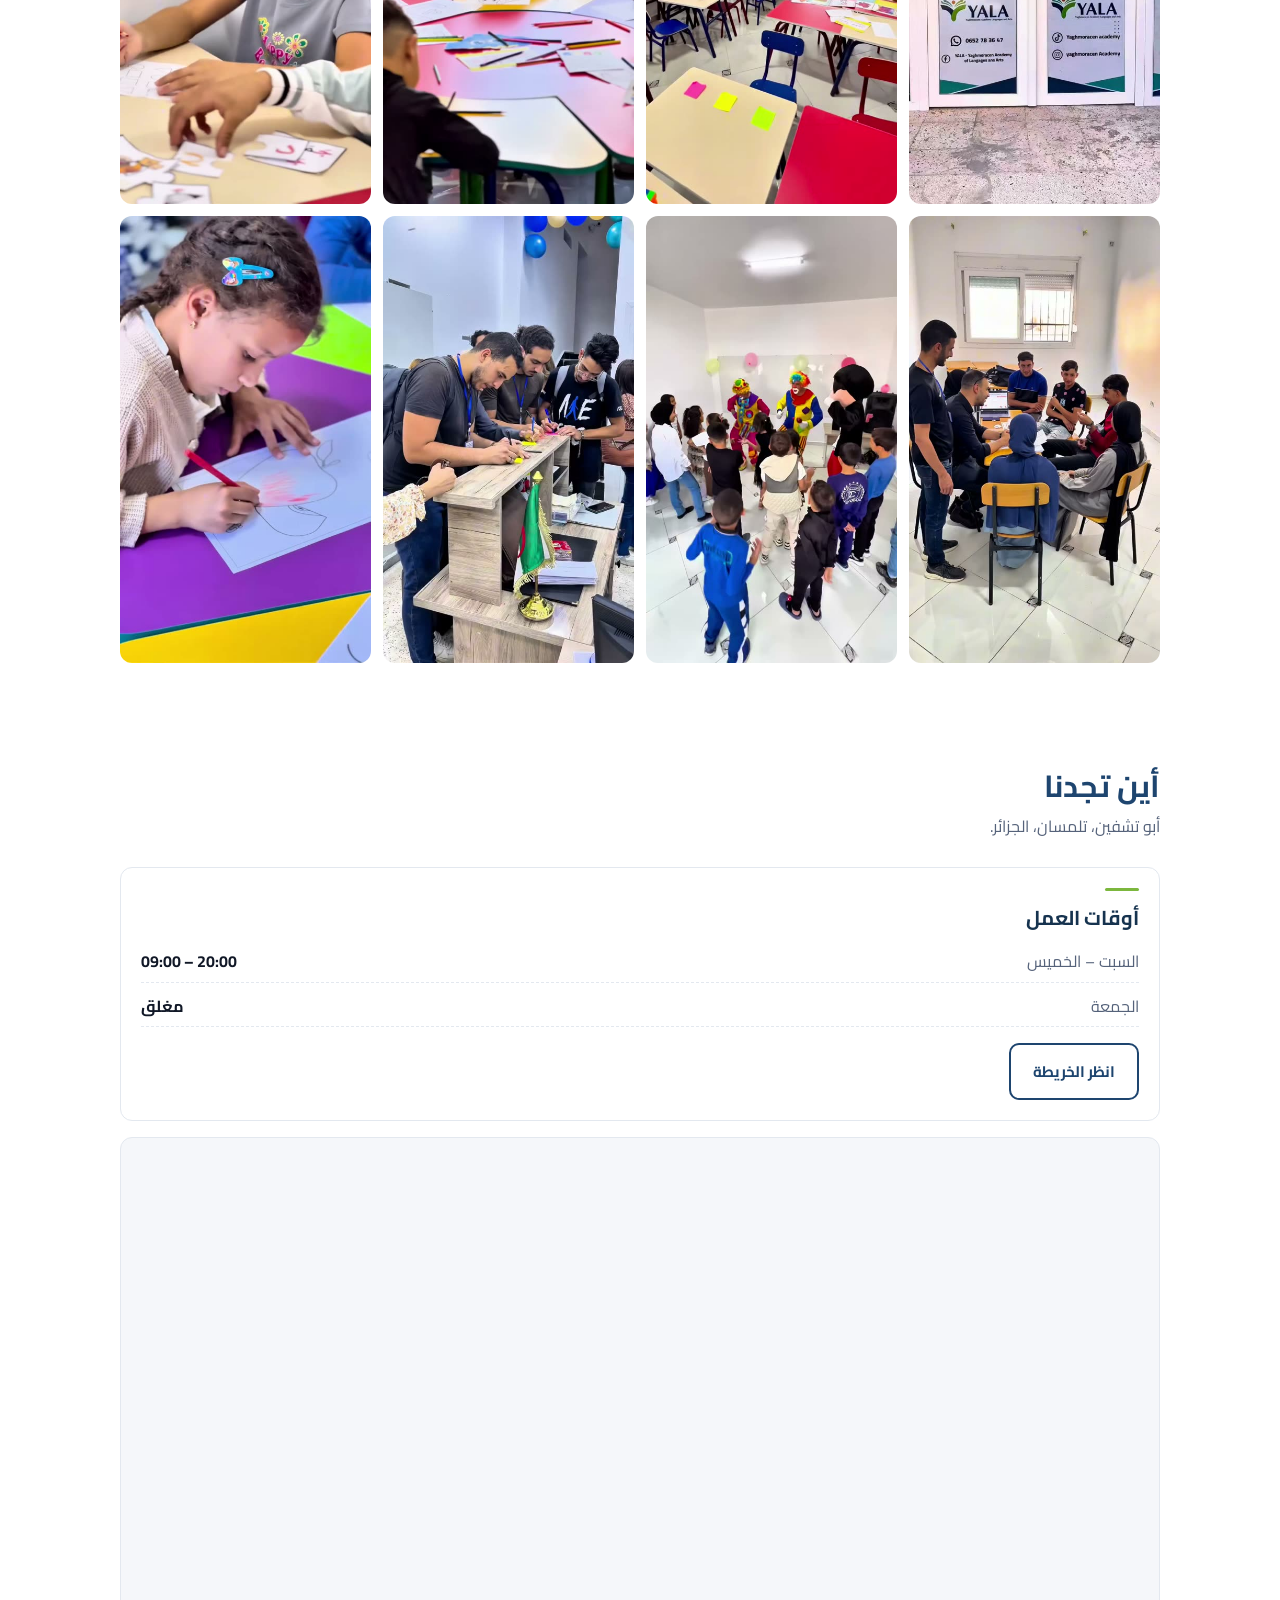
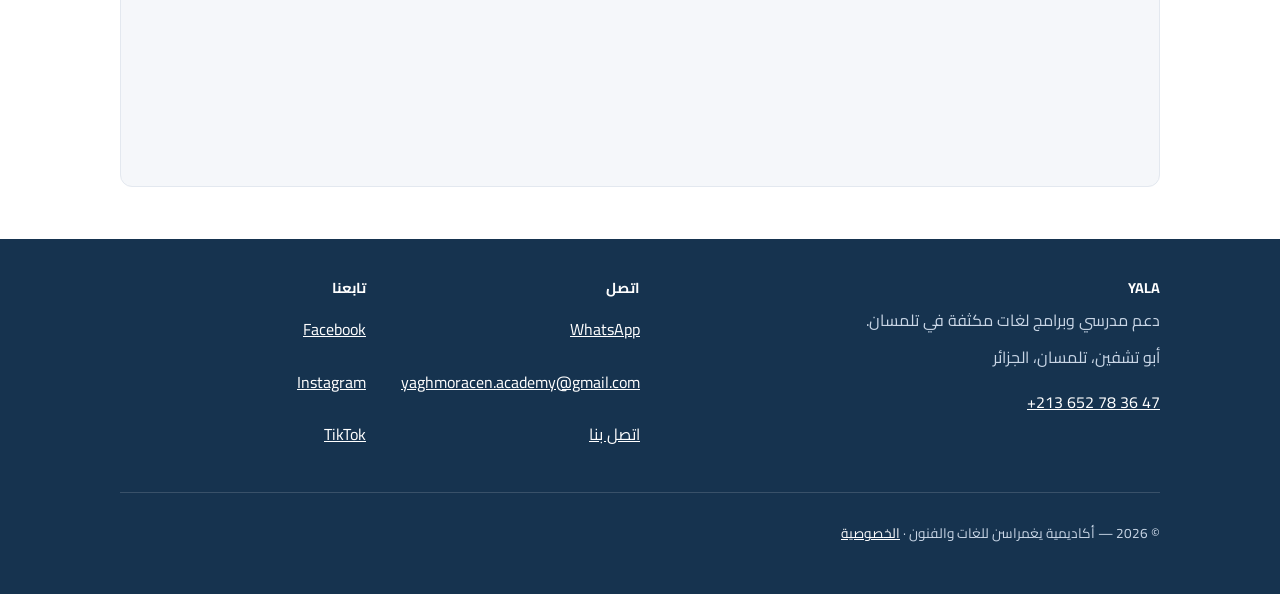
==== commit 8e43f3ac: "Polish pass: accessible header, field errors, course picker filter, 404 page - Phase A: heading line" ====
--- a/index.html
+++ b/index.html
@@ -5,11 +5,20 @@
 <meta name="viewport" content="width=device-width, initial-scale=1">
 <title>YALA — أكاديمية يغمراسن للغات والفنون، تلمسان</title>
 <meta name="description" content="دعم مدرسي في مختلف المواد وبرامج لغات مكثفة في تلمسان. أكاديمية يغمراسن للغات والفنون — مهاراتك تبدأ هنا.">
-<meta property="og:title" content="YALA — Yaghmoracen Academy of Languages and Arts, Tlemcen">
-<meta property="og:description" content="Academic support and intensive language programs in Tlemcen, Algeria.">
 <meta property="og:type" content="website">
 <meta property="og:url" content="https://yala-website.toufik-siife.workers.dev/">
 <meta property="og:image" content="https://yala-website.toufik-siife.workers.dev/assets/img/og-image.png">
+<meta property="og:title" content="YALA — أكاديمية يغمراسن للغات والفنون، تلمسان">
+<meta property="og:description" content="دعم مدرسي في مختلف المواد وبرامج لغات مكثفة في تلمسان. أكاديمية يغمراسن للغات والفنون — مهاراتك تبدأ هنا.">
+<meta property="og:site_name" content="YALA">
+<meta property="og:locale" content="ar_DZ">
+<meta property="og:locale:alternate" content="en_US">
+<meta property="og:image:width" content="1200">
+<meta property="og:image:height" content="630">
+<meta property="og:image:alt" content="YALA — أكاديمية يغمراسن للغات والفنون، تلمسان">
+<meta name="twitter:title" content="YALA — أكاديمية يغمراسن للغات والفنون، تلمسان">
+<meta name="twitter:description" content="دعم مدرسي في مختلف المواد وبرامج لغات مكثفة في تلمسان. أكاديمية يغمراسن للغات والفنون — مهاراتك تبدأ هنا.">
+<meta name="twitter:image" content="https://yala-website.toufik-siife.workers.dev/assets/img/og-image.png">
 <meta name="twitter:card" content="summary_large_image">
 <link rel="canonical" href="https://yala-website.toufik-siife.workers.dev/">
 <link rel="alternate" hreflang="ar" href="https://yala-website.toufik-siife.workers.dev/">
@@ -51,7 +60,7 @@
 </script>
 </head>
 <body>
-<a class="skip" href="#main">تخطَّ إلى المحتوى</a>
+<a class="skip" href="#main" data-i18n="nav.skip">تخطَّ إلى المحتوى</a>
 
 <header class="site-header">
   <div class="wrap">
@@ -68,7 +77,7 @@
     <div class="nav-actions">
       <a class="btn btn-primary nav-cta" href="register.html" data-i18n="nav.cta">سجّل</a>
       <button class="icon-btn menu-btn" data-menu-toggle aria-expanded="false" aria-controls="site-nav" data-i18n-aria="nav.menu" aria-label="القائمة">☰</button>
-      <button class="icon-btn lang-btn" data-lang-toggle data-i18n="nav.switch">EN</button>
+      <button class="icon-btn lang-btn" data-lang-toggle data-i18n="nav.switch" data-i18n-aria="nav.changeLang" aria-label="تغيير اللغة">EN</button>
     </div>
   </div>
 </header>
--- a/assets/css/style.css
+++ b/assets/css/style.css
@@ -26,11 +26,17 @@
   font: 16px/1.65 "Cairo", system-ui, "Segoe UI", Tahoma, Arial, sans-serif;
 }
 
+/* Body line-height 1.65 leaves headings looking disconnected once they wrap. */
+h1, h2, h3, h4 { line-height: 1.25; }
+
 img { max-width: 100%; height: auto; display: block; }
 
 a { color: var(--navy); }
 
-:focus-visible { outline: 3px solid var(--orange); outline-offset: 2px; }
+/* Orange ring is 2.6:1 on white, under the 3:1 floor for focus indicators. */
+:focus-visible { outline: 3px solid var(--navy); outline-offset: 2px; }
+.hero :focus-visible,
+.site-footer :focus-visible { outline-color: #fff; }
 
 .wrap { width: 100%; max-width: var(--wrap); margin-inline: auto; padding-inline: 20px; }
 
@@ -69,6 +75,8 @@
 
 .nav-actions { margin-inline-start: auto; display: flex; align-items: center; gap: 8px; }
 .nav-cta { display: none; padding: 9px 16px; border-radius: 8px; font-size: .95rem; }
+/* Beats .btn's own padding/font, which come later in the sheet (same specificity). */
+.btn.nav-cta { padding: 9px 16px; border-radius: 8px; font-size: .95rem; }
 @media (min-width: 760px) { .nav-cta { display: inline-flex; } }
 
 .icon-btn {
@@ -97,6 +105,9 @@
   transition: filter .15s ease;
 }
 .btn:hover { filter: brightness(1.06); }
+/* The header CTA is desktop-only: phones carry it in the menu, or the logo
+   shrinks to 50px at 320px. This must come after .btn (same specificity). */
+@media (max-width: 759px) { .nav-cta { display: none; } }
 /* Ink text on brand orange: white would be 2.6:1, unreadable on a phone in daylight. */
 .btn-primary { background: var(--orange); color: var(--ink); }
 .btn-ghost { border-color: currentColor; color: #fff; }
@@ -127,6 +138,10 @@
   margin: 0 0 28px; max-width: 44ch;
   font-size: 1.05rem; color: #E4ECF5;
 }
+
+/* Letter-spacing separates joined Arabic letters; it only helps the Latin face. */
+html[dir="rtl"] .hero .kicker,
+html[dir="rtl"] .site-footer h3 { letter-spacing: 0; }
 .hero-actions { display: flex; flex-wrap: wrap; gap: 12px; }
 
 /* ---------- hero animation (single orchestrated reveal) ---------- */
@@ -183,7 +198,7 @@
   border-radius: 2px; background: var(--green); margin-block-end: 14px;
 }
 .card:hover { transform: translateY(-4px); box-shadow: 0 12px 24px rgba(30,69,111,.08); }
-.card h3 { margin: 0 0 6px; font-size: 1.25rem; color: var(--navy-dark); }
+.card h3, .card h2 { margin: 0 0 6px; font-size: 1.25rem; color: var(--navy-dark); }
 .card p { margin: 0; color: var(--muted); font-size: .95rem; }
 
 a.card { text-decoration: none; color: inherit; }
@@ -231,7 +246,7 @@
   border-radius: 50%; background: var(--navy); color: #fff;
   font-weight: 700; margin-block-end: 12px;
 }
-.step h3 { margin: 0 0 4px; font-size: 1.05rem; color: var(--navy-dark); }
+.step .step-t { margin: 0 0 4px; font-size: 1.05rem; font-weight: 700; color: var(--navy-dark); }
 .step p { margin: 0; color: var(--muted); font-size: .95rem; }
 
 /* ---------- contact ---------- */
@@ -258,10 +273,11 @@
 .field .hint { display: block; font-weight: 400; color: var(--muted); font-size: .85rem; }
 .field input, .field select, .field textarea {
   width: 100%; padding: 12px; font: inherit; color: var(--ink);
-  background: #fff; border: 1px solid #C7D0DC; border-radius: 8px;
-}
+  background: #fff; border: 1px solid #7A869A; border-radius: 8px;
+}
+/* 3:1 against white so the field edge is visible in daylight (WCAG 1.4.11). */
 .field input:focus, .field select:focus, .field textarea:focus {
-  border-color: var(--navy); outline: 3px solid rgba(30,69,111,.15); outline-offset: 1px;
+  border-color: var(--navy); outline: 2px solid var(--navy); outline-offset: 1px;
 }
 .field textarea { min-height: 88px; resize: vertical; }
 .field-row { display: grid; gap: 0 16px; grid-template-columns: 1fr; }
@@ -277,6 +293,15 @@
 .course-group h3 { font-size: 1.1rem; font-weight: 600; color: var(--navy); margin: 14px 0 4px; }
 .course-group h4 { font-size: 1rem; font-weight: 600; color: var(--muted); margin: 10px 0 4px 14px; }
 
+/* Course picker: a search field and one collapsible block per category. */
+.course-filter { margin-block-end: 14px; }
+.course-group { border-block-start: 1px solid var(--line); }
+.course-group summary { cursor: pointer; padding-block: 10px; }
+.course-group summary h2 { display: inline; margin: 0; }
+.course-group-body { padding-block-end: 6px; }
+/* .choice and .course-group set their own display, which would beat [hidden]. */
+.course-group[hidden], .choice[hidden] { display: none; }
+
 .form-error {
   border-inline-start: 4px solid #B42318; background: #FEF3F2; color: #7A271A;
   padding: 12px 14px; border-radius: 8px; margin-block-end: 20px;
@@ -303,7 +328,11 @@
 .site-footer p { margin: 0 0 10px; }
 .site-footer ul { list-style: none; margin: 0; padding: 0; }
 .site-footer li { margin-block-end: 8px; }
-.site-footer li a { display: inline-block; padding-block: 4px; }
+.site-footer li a { display: inline-block; padding-block: 9px; }
+/* 44px minimum tap target on a phone: these are the smallest links on the page. */
+.site-footer p a { display: inline-block; padding-block: 9px; }
+/* Legal line uses .85rem text, so 9px of padding stops at 40px. */
+.site-footer .legal a { display: inline-block; padding-block: 11px; }
 .site-footer .legal {
   margin-block-start: 28px; padding-block-start: 18px;
   border-block-start: 1px solid rgba(255,255,255,.15);
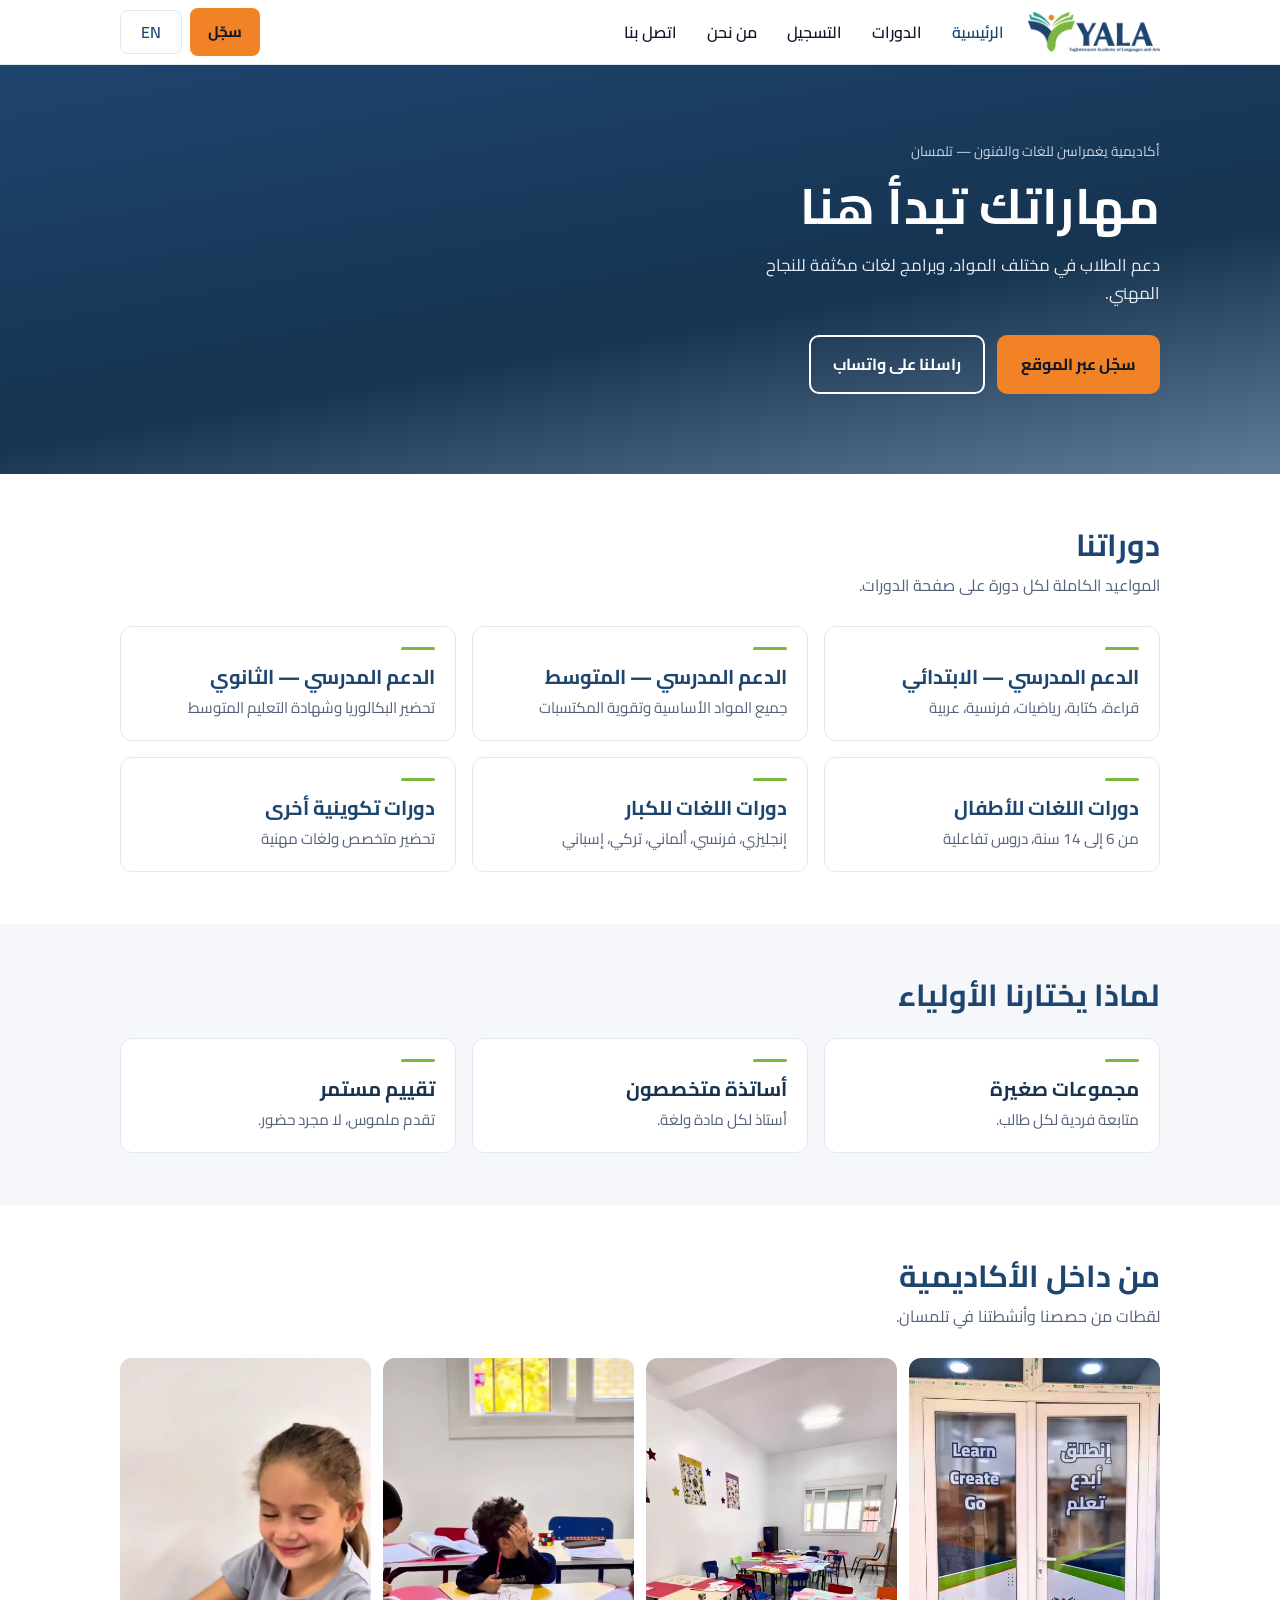
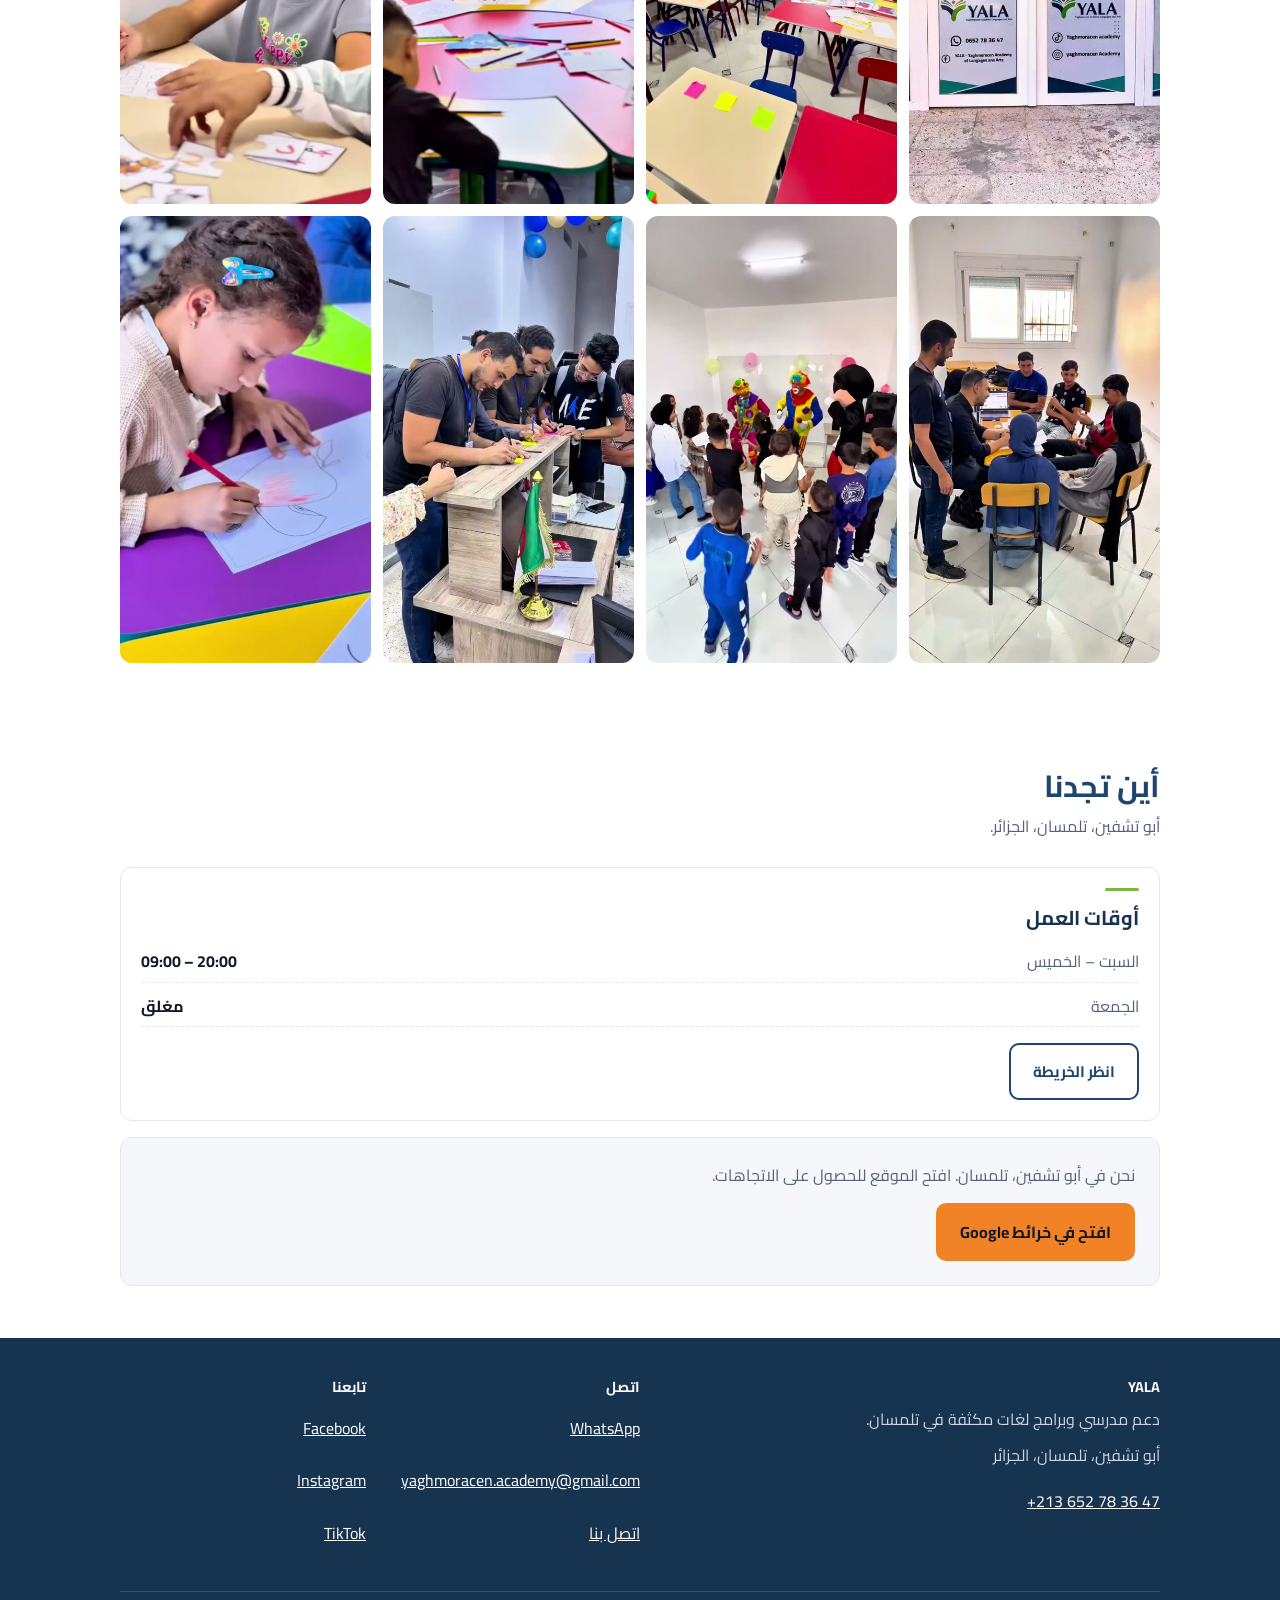
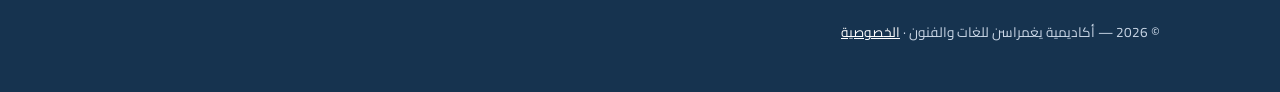
==== commit 8da41671: "site: open the map in Google Maps, send security headers on every response" ====
--- a/index.html
+++ b/index.html
@@ -181,12 +181,10 @@
             <a class="btn btn-outline" href="contact.html" data-i18n="home.locCta">انظر الخريطة</a>
           </p>
         </div>
-        <div class="map-frame">
-          <iframe
-            src="https://www.google.com/maps?q=34.910965,-1.318242&z=16&output=embed"
-            title="خريطة أبو تشفين، تلمسان"
-            loading="lazy"
-            referrerpolicy="no-referrer-when-downgrade"></iframe>
+        <div class="map-card">
+          <p data-i18n="map.note">نحن في أبو تشفين، تلمسان. افتح الموقع للحصول على الاتجاهات.</p>
+          <a class="btn btn-primary" href="https://www.google.com/maps?q=34.910965,-1.318242"
+             target="_blank" rel="noopener" data-i18n="map.open">افتح في خرائط Google</a>
         </div>
       </div>
     </div>
--- a/assets/css/style.css
+++ b/assets/css/style.css
@@ -252,11 +252,14 @@
 /* ---------- contact ---------- */
 .contact-actions { display: flex; flex-wrap: wrap; gap: 12px; margin-block: 24px 8px; }
 
-.map-frame {
-  width: 100%; aspect-ratio: 16 / 10; border: 1px solid var(--line);
-  border-radius: var(--radius); overflow: hidden; background: var(--bg-soft);
-}
-.map-frame iframe { width: 100%; height: 100%; border: 0; display: block; }
+/* A link out instead of an embedded map: no third-party iframe, no extra request. */
+.map-card {
+  display: grid; gap: 14px; align-content: center;
+  padding: 24px; border: 1px solid var(--line);
+  border-radius: var(--radius); background: var(--bg-soft);
+}
+.map-card p { margin: 0; color: var(--muted); }
+.map-card .btn { justify-self: start; }
 
 /* ---------- hours ---------- */
 .hours { margin: 0; display: grid; gap: 10px; }
@@ -293,8 +296,7 @@
 .course-group h3 { font-size: 1.1rem; font-weight: 600; color: var(--navy); margin: 14px 0 4px; }
 .course-group h4 { font-size: 1rem; font-weight: 600; color: var(--muted); margin: 10px 0 4px 14px; }
 
-/* Course picker: a search field and one collapsible block per category. */
-.course-filter { margin-block-end: 14px; }
+/* Course picker: one collapsible block per category. */
 .course-group { border-block-start: 1px solid var(--line); }
 .course-group summary { cursor: pointer; padding-block: 10px; }
 .course-group summary h2 { display: inline; margin: 0; }
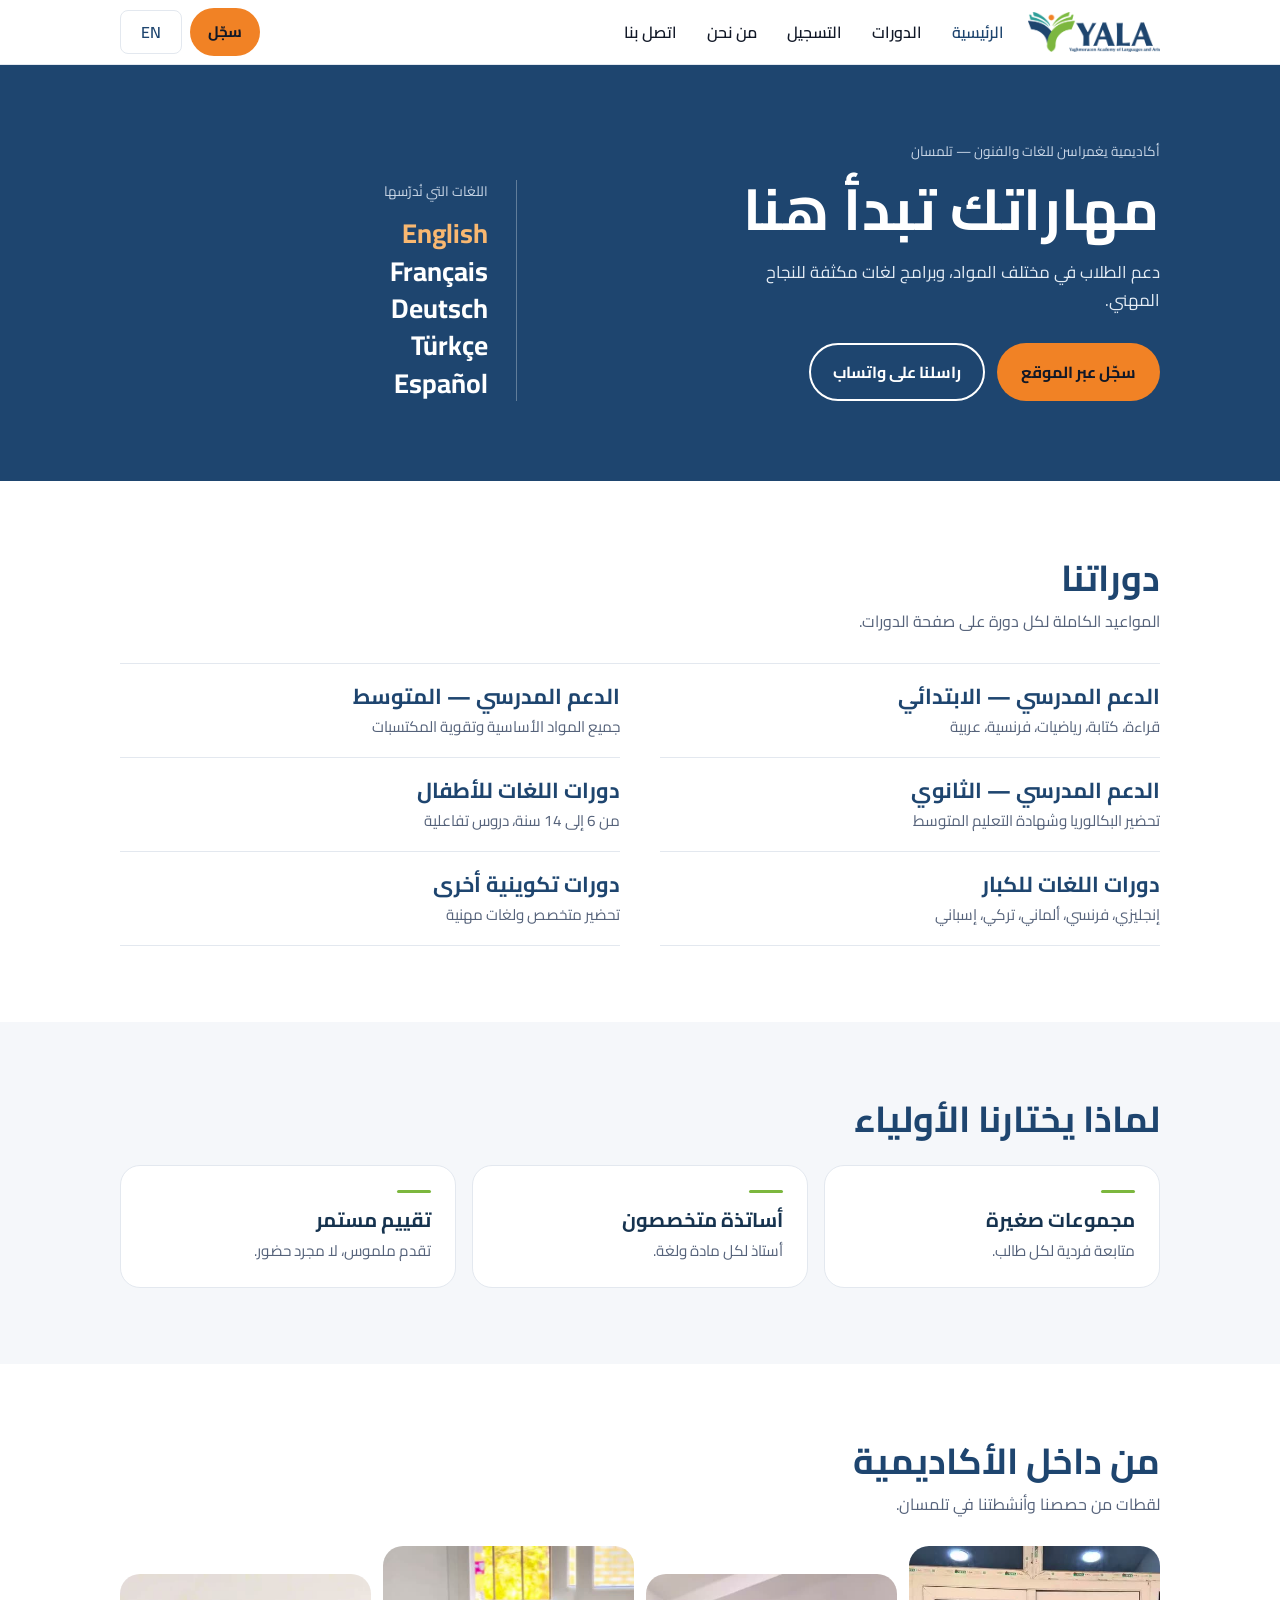
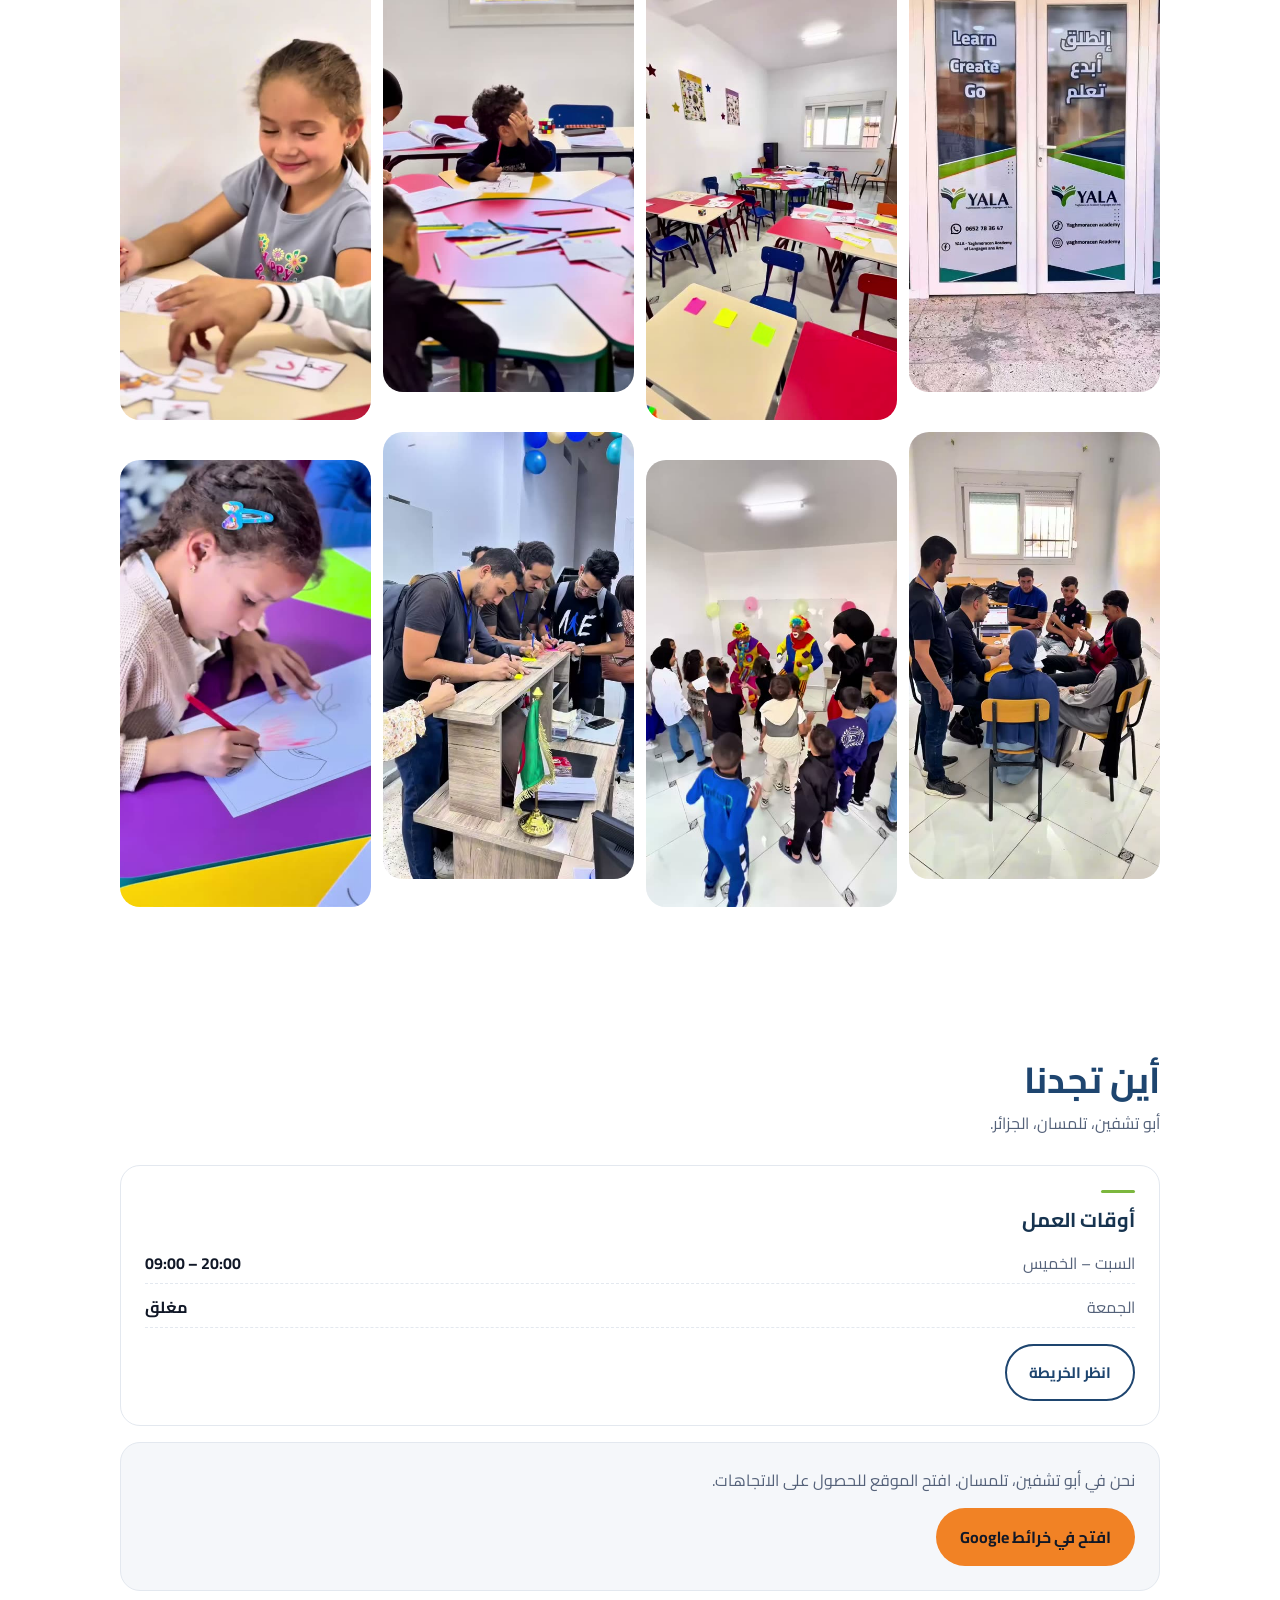
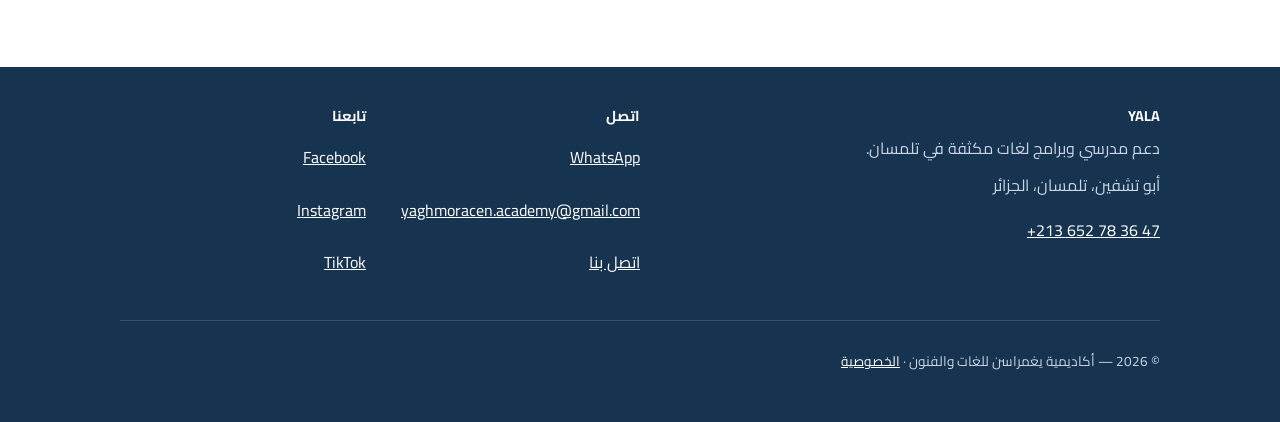
==== commit 07051345: "Make homepage read like a language school, not a template" ====
--- a/index.html
+++ b/index.html
@@ -85,13 +85,23 @@
 <main id="main">
 
   <section class="hero">
-    <div class="wrap">
-      <p class="kicker" data-i18n="home.kicker">أكاديمية يغمراسن للغات والفنون — تلمسان</p>
-      <h1 data-i18n="home.h1">مهاراتك تبدأ هنا</h1>
-      <p class="lead" data-i18n="home.pitch">دعم الطلاب في مختلف المواد، وبرامج لغات مكثفة للنجاح المهني.</p>
-      <div class="hero-actions">
-        <a class="btn btn-primary" href="register.html" data-i18n="home.cta1">سجّل عبر الموقع</a>
-        <a class="btn btn-ghost" href="https://wa.me/213652783647" rel="noopener" data-i18n="home.ctaWa">راسلنا على واتساب</a>
+    <div class="wrap hero-inner">
+      <div class="hero-copy">
+        <p class="kicker" data-i18n="home.kicker">أكاديمية يغمراسن للغات والفنون — تلمسان</p>
+        <h1 data-i18n="home.h1">مهاراتك تبدأ هنا</h1>
+        <p class="lead" data-i18n="home.pitch">دعم الطلاب في مختلف المواد، وبرامج لغات مكثفة للنجاح المهني.</p>
+        <div class="hero-actions">
+          <a class="btn btn-primary" href="register.html" data-i18n="home.cta1">سجّل عبر الموقع</a>
+          <a class="btn btn-ghost" href="https://wa.me/213652783647" rel="noopener" data-i18n="home.ctaWa">راسلنا على واتساب</a>
+        </div>
+      </div>
+      <div class="hero-langs">
+        <p class="langs-label" data-i18n="home.langsLabel">اللغات التي نُدرّسها</p>
+        <span>English</span>
+        <span>Français</span>
+        <span>Deutsch</span>
+        <span>Türkçe</span>
+        <span>Español</span>
       </div>
     </div>
   </section>
@@ -100,28 +110,28 @@
     <div class="wrap">
       <h2 data-i18n="home.catsTitle">دوراتنا</h2>
       <p class="section-note" data-i18n="home.catsNote">المواعيد الكاملة لكل دورة على صفحة الدورات.</p>
-      <div class="grid cols-3">
-        <a class="card" href="courses.html">
+      <div class="course-index">
+        <a href="courses.html">
           <h3 data-i18n="cat1">الدعم المدرسي — الابتدائي</h3>
           <p data-i18n="cat1d">قراءة، كتابة، رياضيات، فرنسية، عربية</p>
         </a>
-        <a class="card" href="courses.html">
+        <a href="courses.html">
           <h3 data-i18n="cat2">الدعم المدرسي — المتوسط</h3>
           <p data-i18n="cat2d">جميع المواد الأساسية وتقوية المكتسبات</p>
         </a>
-        <a class="card" href="courses.html">
+        <a href="courses.html">
           <h3 data-i18n="cat3">الدعم المدرسي — الثانوي</h3>
           <p data-i18n="cat3d">تحضير البكالوريا وشهادة التعليم المتوسط</p>
         </a>
-        <a class="card" href="courses.html">
+        <a href="courses.html">
           <h3 data-i18n="cat4">دورات اللغات للأطفال</h3>
           <p data-i18n="cat4d">من 6 إلى 14 سنة، دروس تفاعلية</p>
         </a>
-        <a class="card" href="courses.html">
+        <a href="courses.html">
           <h3 data-i18n="cat5">دورات اللغات للكبار</h3>
           <p data-i18n="cat5d">إنجليزي، فرنسي، ألماني، تركي، إسباني</p>
         </a>
-        <a class="card" href="courses.html">
+        <a href="courses.html">
           <h3 data-i18n="cat6">دورات تكوينية أخرى</h3>
           <p data-i18n="cat6d">تحضير متخصص ولغات مهنية</p>
         </a>
--- a/assets/css/style.css
+++ b/assets/css/style.css
@@ -11,7 +11,7 @@
   --line: #E3E8EF;
   --bg: #FFFFFF;
   --bg-soft: #F5F7FA;
-  --radius: 12px;
+  --radius: 20px;
   --wrap: 1080px;
 }
 
@@ -76,7 +76,7 @@
 .nav-actions { margin-inline-start: auto; display: flex; align-items: center; gap: 8px; }
 .nav-cta { display: none; padding: 9px 16px; border-radius: 8px; font-size: .95rem; }
 /* Beats .btn's own padding/font, which come later in the sheet (same specificity). */
-.btn.nav-cta { padding: 9px 16px; border-radius: 8px; font-size: .95rem; }
+.btn.nav-cta { padding: 9px 16px; border-radius: 999px; font-size: .95rem; }
 @media (min-width: 760px) { .nav-cta { display: inline-flex; } }
 
 .icon-btn {
@@ -100,7 +100,7 @@
 /* ---------- buttons ---------- */
 .btn {
   display: inline-flex; align-items: center; justify-content: center; gap: 8px;
-  padding: 14px 22px; border-radius: 10px;
+  padding: 14px 22px; border-radius: 999px;
   font: inherit; font-weight: 700; text-decoration: none; border: 2px solid transparent;
   transition: filter .15s ease;
 }
@@ -116,13 +116,26 @@
 
 /* ---------- hero ---------- */
 .hero {
-  background: linear-gradient(170deg, var(--navy) 0%, #16334F 60%, rgba(30,69,111,.7) 100%);
+  background: var(--navy);
   color: #fff;
   padding-block: 72px 80px;
   overflow: hidden;
   position: relative;
 }
 .hero .wrap { position: relative; z-index: 2; }
+.hero-inner { display: grid; gap: 36px; }
+.hero-langs { display: flex; flex-wrap: wrap; align-items: baseline; gap: 4px 18px; }
+.hero-langs .langs-label { flex: 1 0 100%; margin: 0 0 6px; font-size: .85rem; color: #C9D6E6; }
+.hero-langs span { font-size: clamp(1.1rem, 2.6vw, 1.7rem); font-weight: 700; line-height: 1.3; }
+.hero-langs span:first-of-type { color: #F9B871; }
+@media (min-width: 760px) {
+  .hero-inner { grid-template-columns: minmax(0, 1.2fr) minmax(0, .8fr); align-items: end; gap: 48px; }
+  .hero-langs {
+    flex-direction: column; align-items: flex-start; gap: 2px;
+    border-inline-start: 1px solid rgba(255,255,255,.3); padding-inline-start: 28px;
+  }
+  .hero-langs .langs-label { flex: none; margin-block-end: 12px; }
+}
 .hero .kicker {
   display: inline-block; margin: 0 0 14px;
   font-size: .85rem; letter-spacing: .04em;
@@ -130,8 +143,8 @@
 }
 .hero h1 {
   margin: 0 0 16px;
-  font-size: clamp(2rem, 7vw, 3.1rem);
-  line-height: 1.2;
+  font-size: clamp(2.35rem, 7vw, 3.6rem);
+  line-height: 1.16;
   letter-spacing: .01em;
 }
 .hero p.lead {
@@ -167,13 +180,15 @@
 }
 
 /* ---------- sections ---------- */
-.section { padding-block: 52px; }
+.section { padding-block: 56px; }
 .section-soft { background: var(--bg-soft); }
 .section h2 {
   margin: 0 0 8px;
-  font-size: clamp(1.4rem, 4.5vw, 1.9rem);
+  font-size: clamp(1.6rem, 4.5vw, 2.25rem);
+  line-height: 1.2;
   color: var(--navy);
 }
+@media (min-width: 760px) { .section { padding-block: 76px; } }
 .section .section-note { margin: 0 0 28px; color: var(--muted); }
 
 .grid { display: grid; gap: 16px; grid-template-columns: 1fr; }
@@ -186,9 +201,22 @@
 }
 @media (min-width: 900px) { .grid.cols-3 { grid-template-columns: repeat(3, 1fr); } }
 
+/* Course index: the catalogue reads like a list of subjects, not six identical boxes. */
+.course-index { margin-block-start: 24px; border-block-start: 1px solid var(--line); }
+.course-index > a {
+  display: grid; gap: 4px; padding-block: 18px;
+  border-block-end: 1px solid var(--line); text-decoration: none; color: inherit;
+}
+.course-index h3 { margin: 0; font-size: 1.35rem; line-height: 1.3; color: var(--navy); }
+.course-index p { margin: 0; color: var(--muted); font-size: .95rem; }
+.course-index > a:hover h3 { text-decoration: underline; text-underline-offset: 4px; }
+@media (min-width: 760px) {
+  .course-index { display: grid; grid-template-columns: 1fr 1fr; column-gap: 40px; }
+}
+
 .card {
   background: #fff; border: 1px solid var(--line);
-  border-radius: var(--radius); padding: 20px;
+  border-radius: var(--radius); padding: 24px;
   transition: transform .2s ease, box-shadow .2s ease;
   display: flex; flex-direction: column;
 }
@@ -221,7 +249,11 @@
   display: block; width: 100%; height: auto;
   border-radius: var(--radius); background: var(--bg-soft);
 }
-@media (min-width: 900px) { .gallery { grid-template-columns: repeat(4, 1fr); } }
+@media (min-width: 900px) {
+  .gallery { grid-template-columns: repeat(4, 1fr); }
+  /* Staggered rows give the classroom photos a wall-like rhythm. */
+  .gallery img:nth-child(even) { margin-block-start: 28px; }
+}
 
 /* ---------- loading skeleton (courses) ---------- */
 .skeleton {
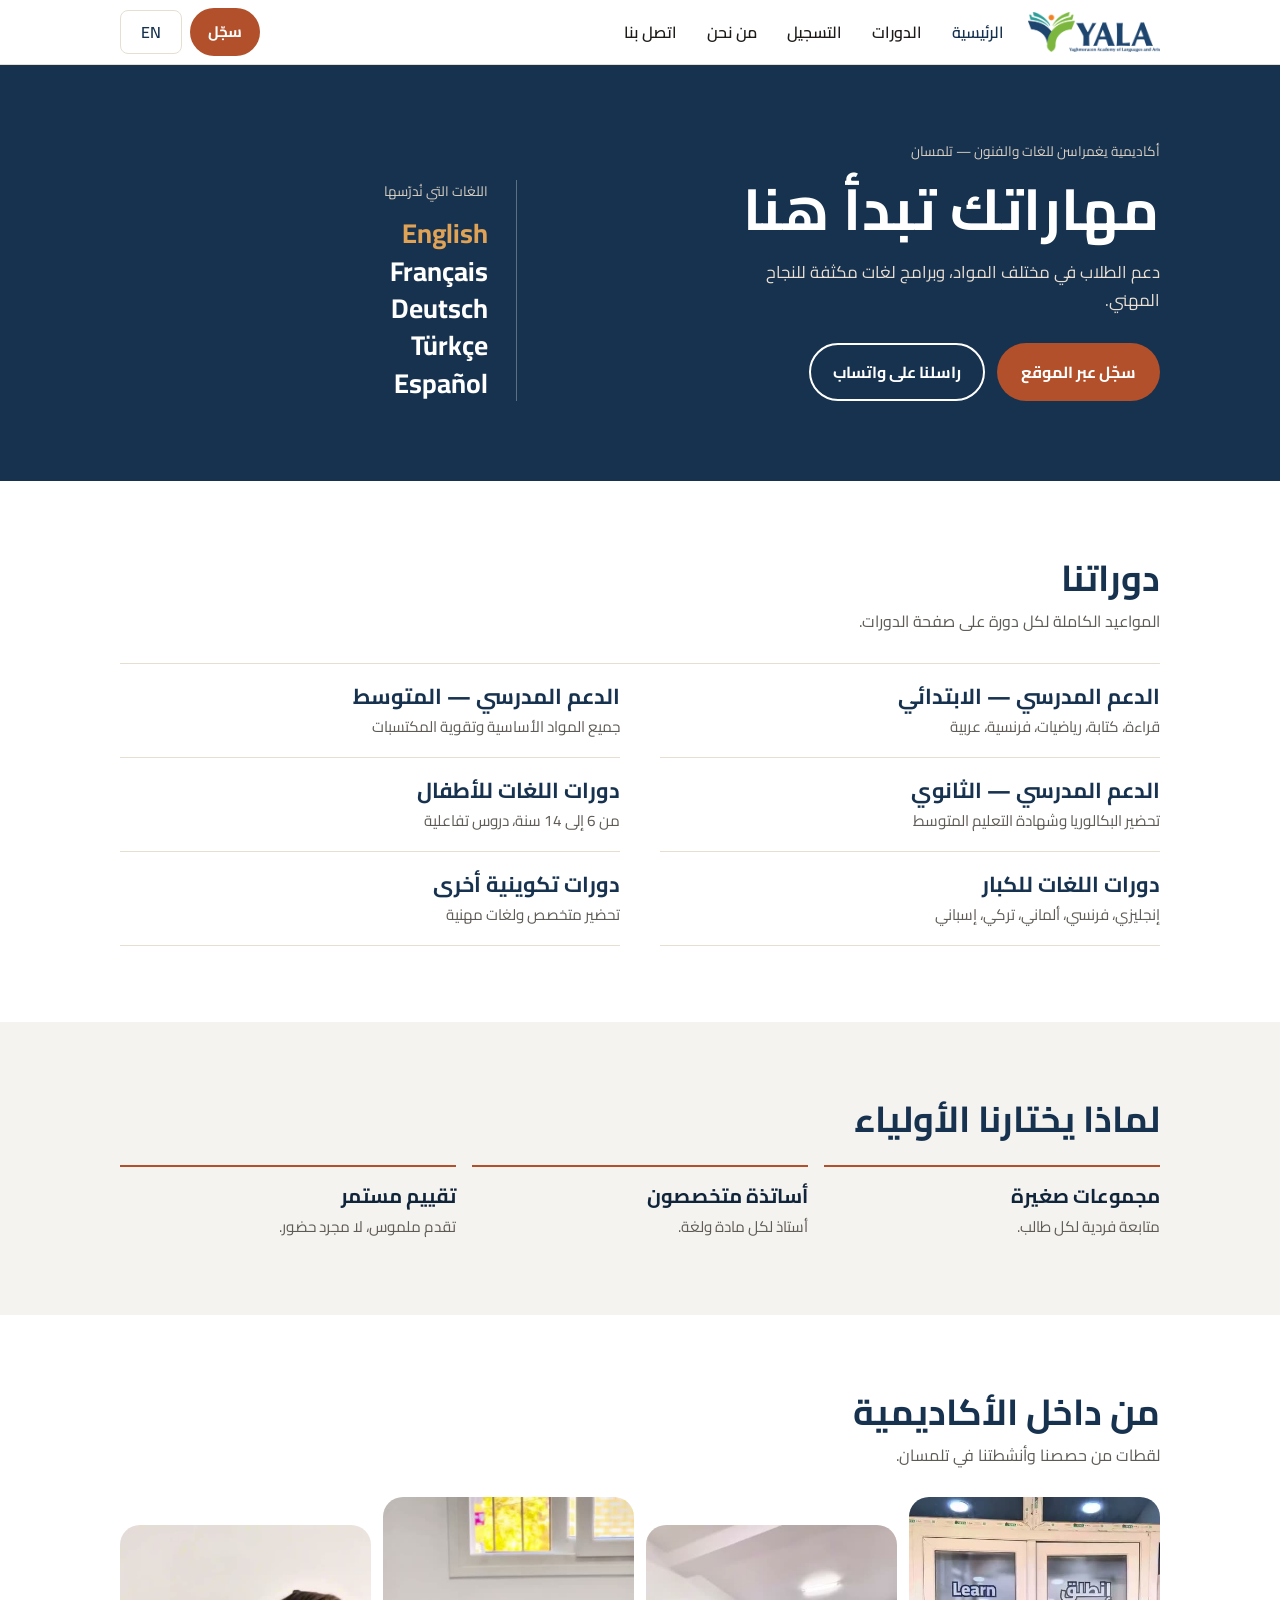
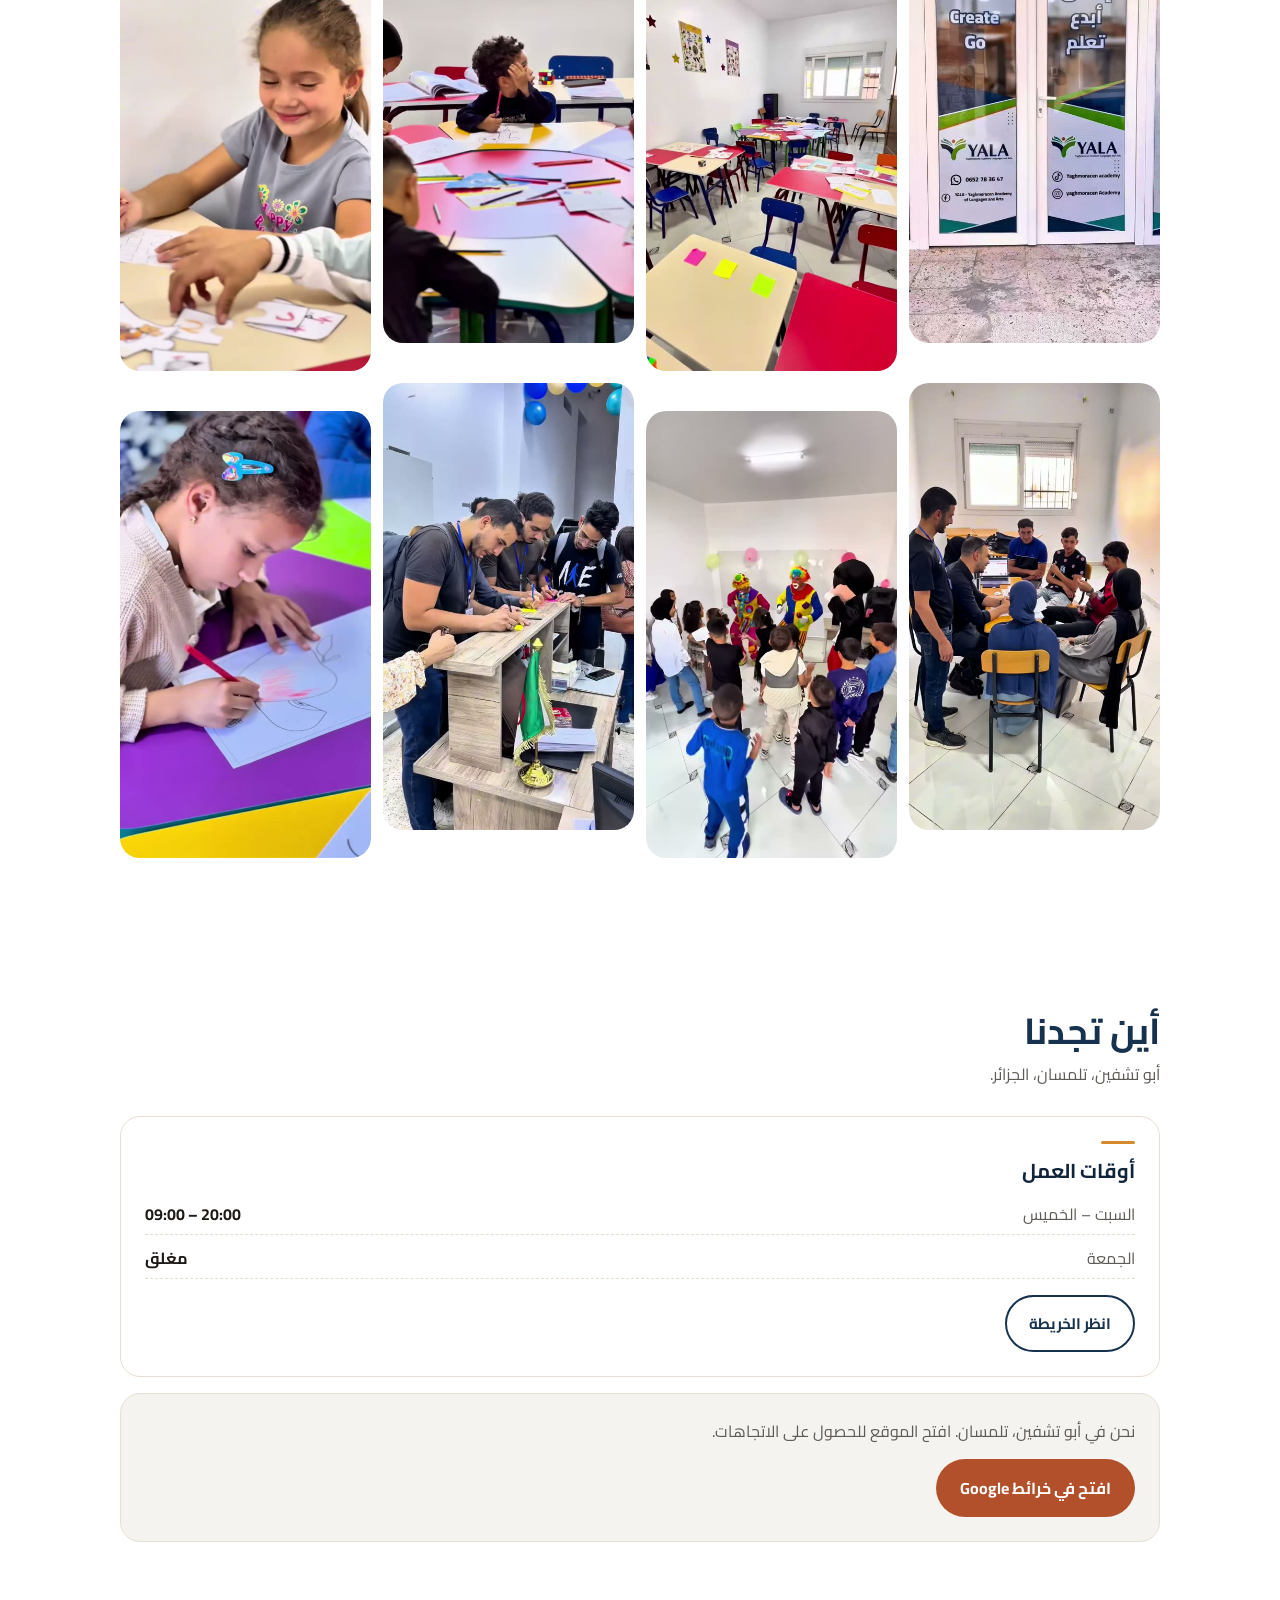
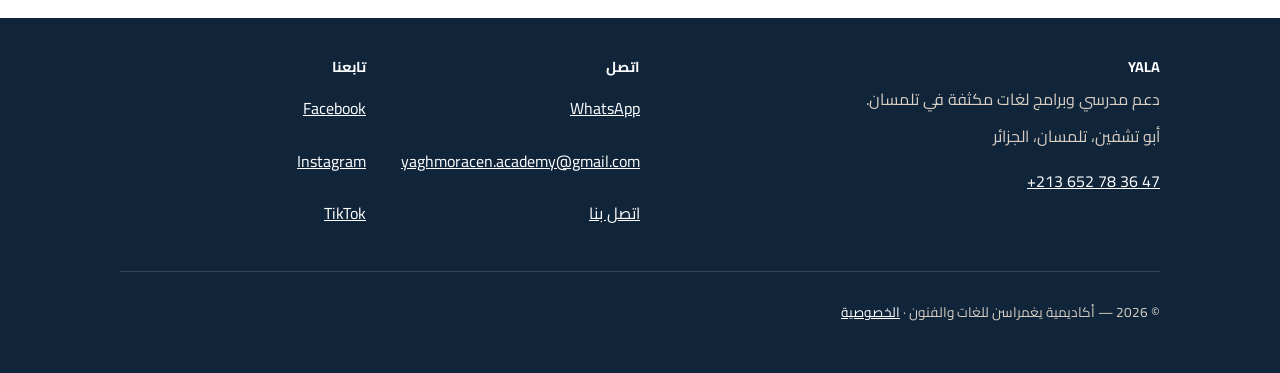
==== commit 168cbe8b: "Adopt Tlemcen clay and indigo palette" ====
--- a/index.html
+++ b/index.html
@@ -24,7 +24,7 @@
 <link rel="alternate" hreflang="ar" href="https://yala-website.toufik-siife.workers.dev/">
 <link rel="alternate" hreflang="en" href="https://yala-website.toufik-siife.workers.dev/?lang=en">
 <link rel="alternate" hreflang="x-default" href="https://yala-website.toufik-siife.workers.dev/">
-<meta name="theme-color" content="#1E456F">
+<meta name="theme-color" content="#17324F">
 <link rel="icon" href="assets/img/favicon.png">
 <link rel="stylesheet" href="assets/css/style.css">
 <link rel="preload" href="assets/fonts/cairo-arabic.woff2" as="font" type="font/woff2" crossorigin>
@@ -139,7 +139,7 @@
     </div>
   </section>
 
-  <section class="section section-soft">
+  <section class="section section-soft why-band">
     <div class="wrap">
       <h2 data-i18n="home.whyTitle">لماذا يختارنا الأولياء</h2>
       <div class="grid cols-3" style="margin-block-start:24px">
--- a/assets/css/style.css
+++ b/assets/css/style.css
@@ -1,16 +1,16 @@
 /* YALA — one stylesheet, mobile first, logical properties so RTL needs no extra rules. */
 
 :root {
-  --navy: #1E456F;
-  --navy-dark: #16334F;
-  --green: #7CB73E;
-  --teal: #2D9D97;
-  --orange: #F18225;
-  --ink: #111827;
-  --muted: #55627A;
-  --line: #E3E8EF;
+  /* Tlemcen palette: clay walls, warm ochre tile, deep indigo shadows. */
+  --indigo: #17324F;
+  --indigo-deep: #10243A;
+  --ochre: #D58A2C;
+  --clay: #B1502A;
+  --ink: #1E1A17;
+  --muted: #5E5A55;
+  --line: #E7DED2;
   --bg: #FFFFFF;
-  --bg-soft: #F5F7FA;
+  --bg-soft: #F5F3EF;
   --radius: 20px;
   --wrap: 1080px;
 }
@@ -31,10 +31,10 @@
 
 img { max-width: 100%; height: auto; display: block; }
 
-a { color: var(--navy); }
+a { color: var(--indigo); }
 
 /* Orange ring is 2.6:1 on white, under the 3:1 floor for focus indicators. */
-:focus-visible { outline: 3px solid var(--navy); outline-offset: 2px; }
+:focus-visible { outline: 3px solid var(--indigo); outline-offset: 2px; }
 .hero :focus-visible,
 .site-footer :focus-visible { outline-color: #fff; }
 
@@ -42,7 +42,7 @@
 
 .skip {
   position: absolute; inset-inline-start: -9999px; top: 0;
-  background: var(--navy); color: #fff; padding: 10px 16px; z-index: 100;
+  background: var(--indigo); color: #fff; padding: 10px 16px; z-index: 100;
 }
 .skip:focus { inset-inline-start: 0; }
 
@@ -71,7 +71,7 @@
   padding: 0 4px; text-decoration: none; color: var(--ink);
   font-weight: 600; border-block-end: 1px solid var(--line);
 }
-.nav-links a[aria-current="page"] { color: var(--navy); }
+.nav-links a[aria-current="page"] { color: var(--indigo); }
 
 .nav-actions { margin-inline-start: auto; display: flex; align-items: center; gap: 8px; }
 .nav-cta { display: none; padding: 9px 16px; border-radius: 8px; font-size: .95rem; }
@@ -82,7 +82,7 @@
 .icon-btn {
   appearance: none; background: none; border: 1px solid var(--line);
   border-radius: 8px; padding: 8px 12px; cursor: pointer;
-  font: inherit; font-weight: 600; color: var(--navy);
+  font: inherit; font-weight: 600; color: var(--indigo);
 }
 .icon-btn:hover { background: var(--bg-soft); }
 
@@ -108,15 +108,15 @@
 /* The header CTA is desktop-only: phones carry it in the menu, or the logo
    shrinks to 50px at 320px. This must come after .btn (same specificity). */
 @media (max-width: 759px) { .nav-cta { display: none; } }
-/* Ink text on brand orange: white would be 2.6:1, unreadable on a phone in daylight. */
-.btn-primary { background: var(--orange); color: var(--ink); }
+/* White on clay is 5.2:1; orange-on-white was 2.6:1. */
+.btn-primary { background: var(--clay); color: #fff; }
 .btn-ghost { border-color: currentColor; color: #fff; }
-.btn-outline { border-color: var(--navy); color: var(--navy); }
+.btn-outline { border-color: var(--indigo); color: var(--indigo); }
 .btn-wa { background: #25D366; color: #08331C; }
 
 /* ---------- hero ---------- */
 .hero {
-  background: var(--navy);
+  background: var(--indigo);
   color: #fff;
   padding-block: 72px 80px;
   overflow: hidden;
@@ -125,9 +125,9 @@
 .hero .wrap { position: relative; z-index: 2; }
 .hero-inner { display: grid; gap: 36px; }
 .hero-langs { display: flex; flex-wrap: wrap; align-items: baseline; gap: 4px 18px; }
-.hero-langs .langs-label { flex: 1 0 100%; margin: 0 0 6px; font-size: .85rem; color: #C9D6E6; }
+.hero-langs .langs-label { flex: 1 0 100%; margin: 0 0 6px; font-size: .85rem; color: #D9CFC2; }
 .hero-langs span { font-size: clamp(1.1rem, 2.6vw, 1.7rem); font-weight: 700; line-height: 1.3; }
-.hero-langs span:first-of-type { color: #F9B871; }
+.hero-langs span:first-of-type { color: #E0A356; }
 @media (min-width: 760px) {
   .hero-inner { grid-template-columns: minmax(0, 1.2fr) minmax(0, .8fr); align-items: end; gap: 48px; }
   .hero-langs {
@@ -139,7 +139,7 @@
 .hero .kicker {
   display: inline-block; margin: 0 0 14px;
   font-size: .85rem; letter-spacing: .04em;
-  color: #C9D6E6;
+  color: #D9CFC2;
 }
 .hero h1 {
   margin: 0 0 16px;
@@ -149,7 +149,7 @@
 }
 .hero p.lead {
   margin: 0 0 28px; max-width: 44ch;
-  font-size: 1.05rem; color: #E4ECF5;
+  font-size: 1.05rem; color: #EADFD2;
 }
 
 /* Letter-spacing separates joined Arabic letters; it only helps the Latin face. */
@@ -186,7 +186,7 @@
   margin: 0 0 8px;
   font-size: clamp(1.6rem, 4.5vw, 2.25rem);
   line-height: 1.2;
-  color: var(--navy);
+  color: var(--indigo);
 }
 @media (min-width: 760px) { .section { padding-block: 76px; } }
 .section .section-note { margin: 0 0 28px; color: var(--muted); }
@@ -207,7 +207,7 @@
   display: grid; gap: 4px; padding-block: 18px;
   border-block-end: 1px solid var(--line); text-decoration: none; color: inherit;
 }
-.course-index h3 { margin: 0; font-size: 1.35rem; line-height: 1.3; color: var(--navy); }
+.course-index h3 { margin: 0; font-size: 1.35rem; line-height: 1.3; color: var(--indigo); }
 .course-index p { margin: 0; color: var(--muted); font-size: .95rem; }
 .course-index > a:hover h3 { text-decoration: underline; text-underline-offset: 4px; }
 @media (min-width: 760px) {
@@ -223,20 +223,28 @@
 /* One accent rule for every card, so no grid looks different from the next. */
 .card::before {
   content: ""; display: block; width: 34px; height: 3px;
-  border-radius: 2px; background: var(--green); margin-block-end: 14px;
-}
-.card:hover { transform: translateY(-4px); box-shadow: 0 12px 24px rgba(30,69,111,.08); }
-.card h3, .card h2 { margin: 0 0 6px; font-size: 1.25rem; color: var(--navy-dark); }
+  border-radius: 2px; background: var(--ochre); margin-block-end: 14px;
+}
+.card:hover { transform: translateY(-4px); box-shadow: 0 12px 24px rgba(16,36,58,.14); }
+.card h3, .card h2 { margin: 0 0 6px; font-size: 1.25rem; color: var(--indigo-deep); }
 .card p { margin: 0; color: var(--muted); font-size: .95rem; }
 
 a.card { text-decoration: none; color: inherit; }
-a.card:hover { border-color: var(--navy); }
-a.card h3 { color: var(--navy); }
+a.card:hover { border-color: var(--indigo); }
+a.card h3 { color: var(--indigo); }
+
+/* Three notes on a rule, not three more boxes. */
+.why-band .card {
+  background: none; border: 0; border-block-start: 2px solid var(--clay);
+  border-radius: 0; padding: 16px 0 0;
+}
+.why-band .card::before { display: none; }
+.why-band .card:hover { transform: none; box-shadow: none; }
 
 /* ---------- prose ---------- */
 .prose { max-width: 68ch; }
 .prose p { margin: 0 0 16px; }
-.prose h2 { margin: 28px 0 10px; font-size: clamp(1.3rem, 3vw, 1.5rem); color: var(--navy); }
+.prose h2 { margin: 28px 0 10px; font-size: clamp(1.3rem, 3vw, 1.5rem); color: var(--indigo); }
 .prose ul { margin: 0 0 16px; padding-inline-start: 20px; }
 .prose li { margin: 0 0 6px; }
 
@@ -275,10 +283,10 @@
 .step::before {
   counter-increment: step; content: counter(step);
   display: grid; place-items: center; width: 30px; height: 30px;
-  border-radius: 50%; background: var(--navy); color: #fff;
+  border-radius: 50%; background: var(--indigo); color: #fff;
   font-weight: 700; margin-block-end: 12px;
 }
-.step .step-t { margin: 0 0 4px; font-size: 1.05rem; font-weight: 700; color: var(--navy-dark); }
+.step .step-t { margin: 0 0 4px; font-size: 1.05rem; font-weight: 700; color: var(--indigo-deep); }
 .step p { margin: 0; color: var(--muted); font-size: .95rem; }
 
 /* ---------- contact ---------- */
@@ -312,20 +320,20 @@
 }
 /* 3:1 against white so the field edge is visible in daylight (WCAG 1.4.11). */
 .field input:focus, .field select:focus, .field textarea:focus {
-  border-color: var(--navy); outline: 2px solid var(--navy); outline-offset: 1px;
+  border-color: var(--indigo); outline: 2px solid var(--indigo); outline-offset: 1px;
 }
 .field textarea { min-height: 88px; resize: vertical; }
 .field-row { display: grid; gap: 0 16px; grid-template-columns: 1fr; }
 @media (min-width: 620px) { .field-row.cols-2 { grid-template-columns: 1fr 1fr; } }
 
 .fieldset { border: 1px solid var(--line); border-radius: var(--radius); padding: 16px; margin-block-end: 18px; }
-.fieldset legend { font-size: 1.1rem; font-weight: 700; color: var(--navy-dark); padding-inline: 8px; margin-block-end: 6px; }
+.fieldset legend { font-size: 1.1rem; font-weight: 700; color: var(--indigo-deep); padding-inline: 8px; margin-block-end: 6px; }
 .choice { display: flex; align-items: flex-start; gap: 10px; padding-block: 7px; }
-.choice input { width: 20px; height: 20px; margin: 2px 0 0; flex: none; accent-color: var(--navy); }
+.choice input { width: 20px; height: 20px; margin: 2px 0 0; flex: none; accent-color: var(--indigo); }
 .choice label { font-weight: 400; }
 .course-group { margin-block-start: 8px; }
-.course-group h2 { font-size: 1.2rem; font-weight: 700; color: var(--navy-dark); margin: 18px 0 6px; }
-.course-group h3 { font-size: 1.1rem; font-weight: 600; color: var(--navy); margin: 14px 0 4px; }
+.course-group h2 { font-size: 1.2rem; font-weight: 700; color: var(--indigo-deep); margin: 18px 0 6px; }
+.course-group h3 { font-size: 1.1rem; font-weight: 600; color: var(--indigo); margin: 14px 0 4px; }
 .course-group h4 { font-size: 1rem; font-weight: 600; color: var(--muted); margin: 10px 0 4px 14px; }
 
 /* Course picker: one collapsible block per category. */
@@ -347,12 +355,12 @@
 [hidden] { display: none !important; }
 
 .success-box { border: 1px solid var(--line); border-radius: var(--radius); padding: 28px; background: var(--bg-soft); }
-.success-box h2 { margin-block-start: 0; color: var(--navy); }
-.success-box .id { font-weight: 700; font-size: 1.2rem; color: var(--navy); }
+.success-box h2 { margin-block-start: 0; color: var(--indigo); }
+.success-box .id { font-weight: 700; font-size: 1.2rem; color: var(--indigo); }
 
 /* ---------- footer ---------- */
 .site-footer {
-  background: var(--navy-dark); color: #C9D6E6;
+  background: var(--indigo-deep); color: #D9CFC2;
   padding-block: 40px 28px; margin-block-start: 0;
 }
 .site-footer a { color: #fff; overflow-wrap: anywhere; }
